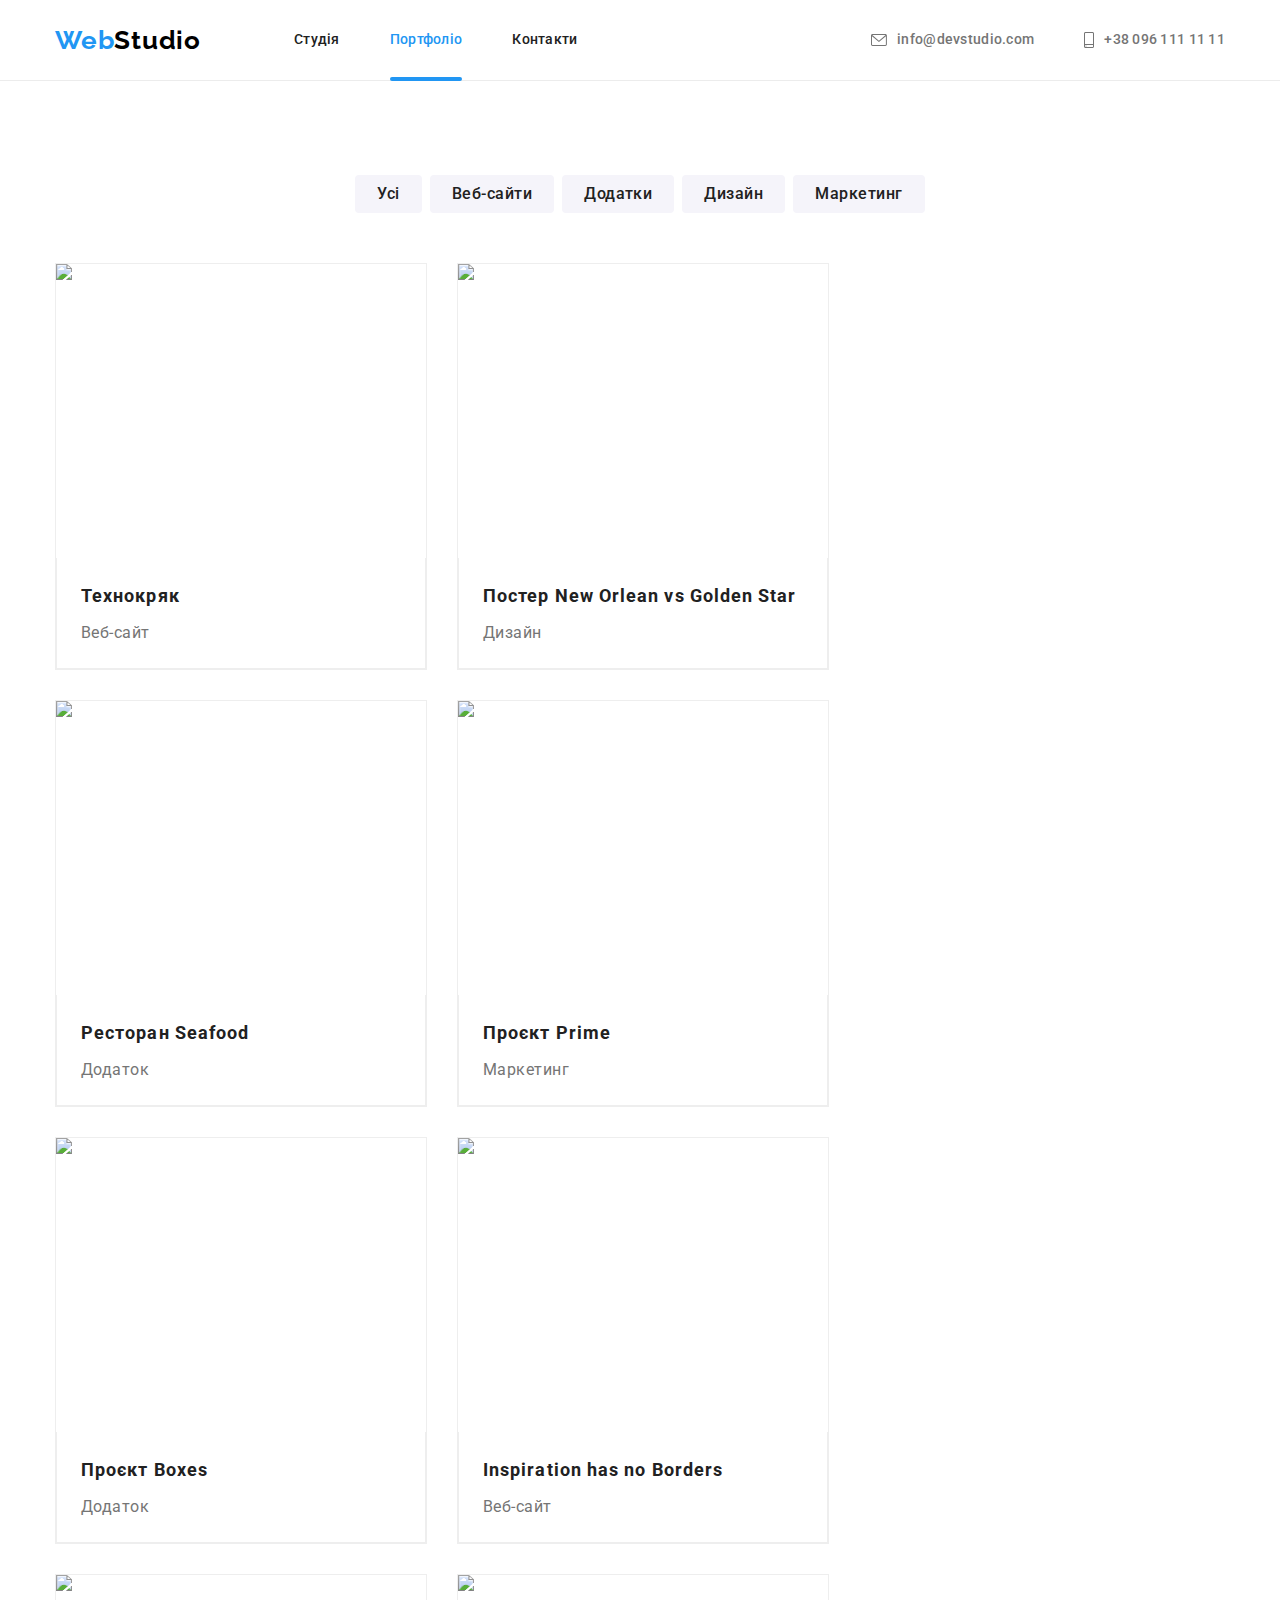
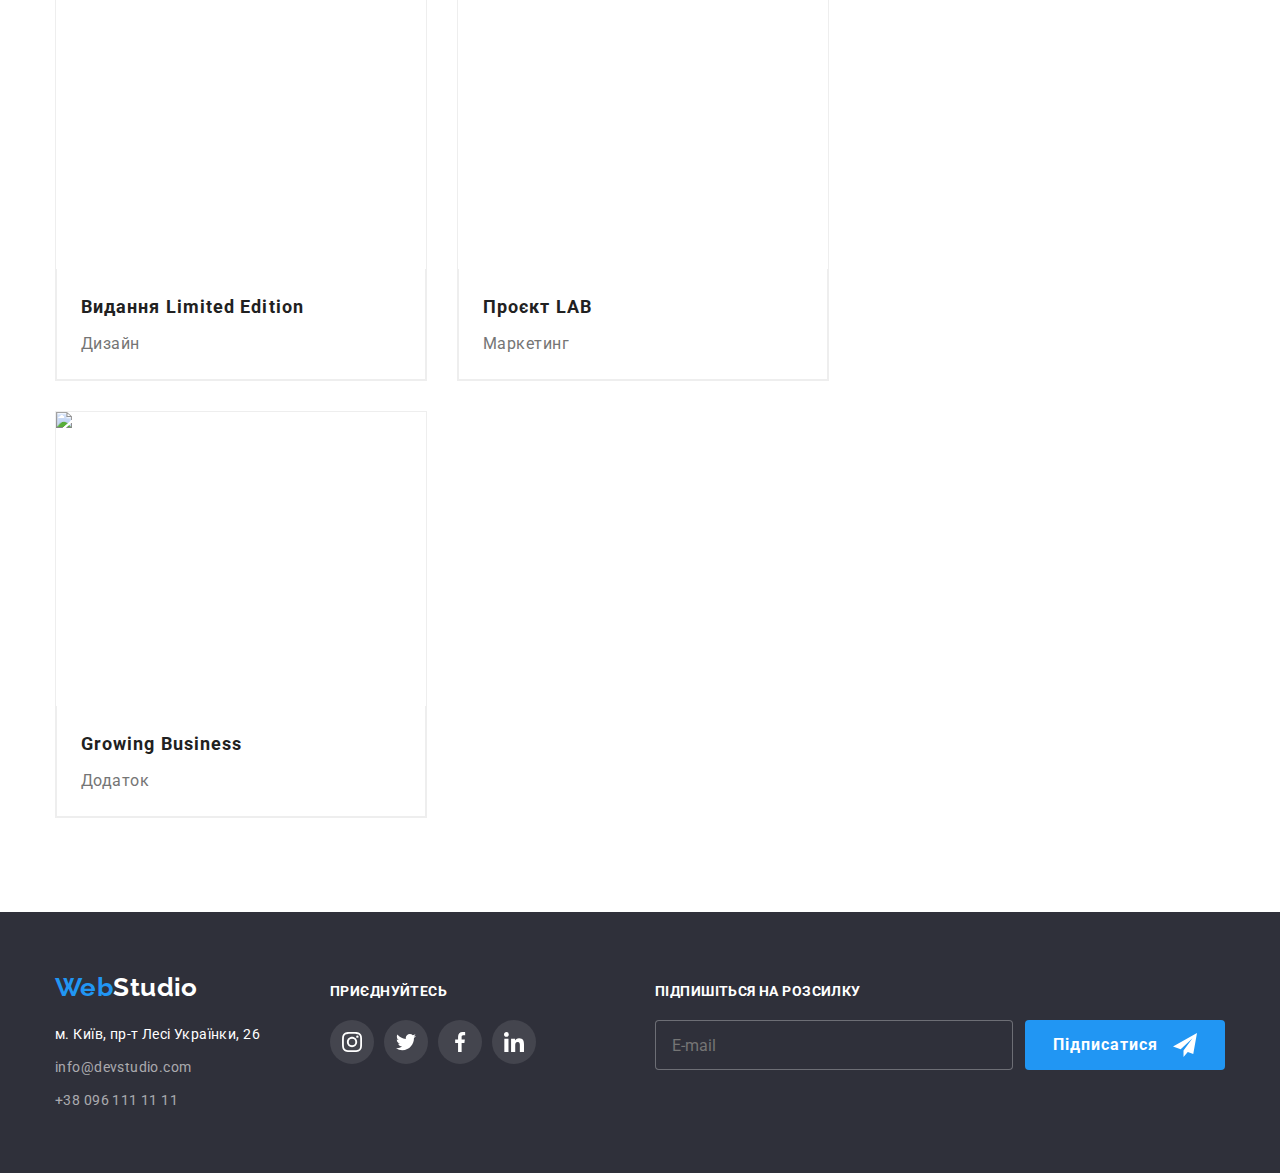
==== portfolio.html @ e1551309 "add files and jpg" ====
<!DOCTYPE html>
<html lang="uk">
<head>
    <meta charset="UTF-8">
    <meta http-equiv="X-UA-Compatible" content="IE=edge">
    <meta name="viewport" content="width=device-width, initial-scale=1.0">
    <link rel="preconnect" href="https://fonts.googleapis.com">
    <link rel="preconnect" href="https://fonts.gstatic.com" crossorigin>
    <link
        href="https://fonts.googleapis.com/css2?family=Montserrat:wght@400;700&family=Open+Sans:wght@400;600;700&family=Raleway:wght@700&family=Roboto:wght@400;500;700;900&display=swap"
        rel="stylesheet">
    <link rel="stylesheet" href="https://cdn.jsdelivr.net/npm/modern-normalize@1.1.0/modern-normalize.min.css">
      
    <link rel="stylesheet" href="./css/main.min.css">
    <title>Портфоліо</title>
</head>

<body>
    <!--хедер-->
    <header class="header">
        <div class="container header-container">
            <nav class="navigation">
                <a href="./index.html" class="logo-header">Web<span class="studio-black">Studio</span></a>            
                <ul class="site-nav">
                    <li class="item"><a class="link" href="./index.html">Студія</a></li>
                    <li class="item"><a class="link current" href="./portfolio.html">Портфоліо</a></li>
                    <li class="item"><a class="link" href="#">Контакти</a></li>
                </ul>            
            </nav>  
            <ul class="header-contact">
                <li class="item"><a class="link" href="mailto:info@devstudio.com">
                    <svg class="icon-envelope" width="16px" height="12px">
                        <use href="./images/icons.svg#icon-envelope"></use>
                    </svg>
                    info@devstudio.com</a></li>
                <li class="item"><a class="link" href="tel:+380961111111">
                    <svg class="icon-smartphone" width="10px" height="16px">
                        <use href="./images/icons.svg#icon-smartphone"></use>
                    </svg>+38 096 111 11 11</a></li>
            </ul>  
        </div>
    </header>

    <main>
        <!--портфоліо-->
        <section class="section portfolio">
            <div class="container">
                <h1 class="visually-hidden">Наші роботи</h1>
                <ul class="button-list">
                    <li class="button-list-item"><button class="button" type="button">Усі</button></li>
                    <li class="button-list-item"><button class="button" type="button">Веб-сайти</button></li>
                    <li class="button-list-item"><button class="button" type="button">Додатки</button></li>
                    <li class="button-list-item"><button class="button" type="button">Дизайн</button></li>
                    <li class="button-list-item"><button class="button" type="button">Маркетинг</button></li>
                </ul>
                <ul class="portfolio-list">               
                    <li class="portfolio-list-cards">
                        <a class="portfolio-link link" href="#">
                            <div class="overlay-wrapper">
                            <img src="./images/pf1.jpg" alt="технокряк" width="370" height="294">
                            <p class="overlay-text">
                                Ресурс пропонує комплексні пропозиції з різним рівнем функціоналу та сервісів.
                                Все це дозволить відвідувачу отримати вичерпні відомості про компанію чи приватну особу.
                            </p>
                            </div>
                            <div class="portfolio-container">
                                <h2 class="portfolio-title">Технокряк</h2>
                                <p class="portfolio-type">Веб-сайт</p>
                            </div>
                        </a> 
                    </li>
                    <li class="portfolio-list-cards">
                        <a class="portfolio-link link" href="#">
                            <div class="overlay-wrapper">
                            <img src="./images/pf2.jpg" alt="постер new orlean vs golden star" width="370" height="294">
                            <p class="overlay-text">
                                Ресурс пропонує комплексні пропозиції з різним рівнем функціоналу та сервісів.
                                Все це дозволить відвідувачу отримати вичерпні відомості про компанію чи приватну особу.
                            </p>
                            </div>                            
                            <div class="portfolio-container">
                                <h2 class="portfolio-title">Постер New Orlean vs Golden Star</h2>
                                <p class="portfolio-type">Дизайн</p>
                            </div>
                        </a>
                    </li>
                    <li class="portfolio-list-cards">
                        <a class="portfolio-link link" href="#">
                            <div class="overlay-wrapper">
                            <img src="./images/pf3.jpg" alt="ресторан seafood" width="370" height="294">
                            <p class="overlay-text">
                                Ресурс пропонує комплексні пропозиції з різним рівнем функціоналу та сервісів.
                                Все це дозволить відвідувачу отримати вичерпні відомості про компанію чи приватну особу.
                            </p>
                            </div>                            
                            <div class="portfolio-container">
                                <h2 class="portfolio-title">Ресторан Seafood</h2>
                                <p class="portfolio-type">Додаток</p>
                            </div>
                        </a>
                    </li>
                    <li class="portfolio-list-cards">
                        <a class="portfolio-link link" href="#">
                            <div class="overlay-wrapper">
                            <img src="./images/pf4.jpg" alt="проєкт prime" width="370" height="294">
                            <p class="overlay-text">
                                Ресурс пропонує комплексні пропозиції з різним рівнем функціоналу та сервісів.
                                Все це дозволить відвідувачу отримати вичерпні відомості про компанію чи приватну особу.
                            </p>
                            </div>                            
                            <div class="portfolio-container">
                                <h2 class="portfolio-title">Проєкт Prime</h2>
                                <p class="portfolio-type">Маркетинг</p>
                            </div>
                        </a>        
                    </li>
                    <li class="portfolio-list-cards">
                        <a class="portfolio-link link" href="#">
                            <div class="overlay-wrapper">
                            <img src="./images/pf5.jpg" alt="проєкт boxes" width="370" height="294">
                            <p class="overlay-text">
                                Ресурс пропонує комплексні пропозиції з різним рівнем функціоналу та сервісів.
                                Все це дозволить відвідувачу отримати вичерпні відомості про компанію чи приватну особу.
                            </p>
                            </div>                            
                            <div class="portfolio-container">
                                <h2 class="portfolio-title">Проєкт Boxes</h2>
                                <p class="portfolio-type">Додаток</p>
                            </div>
                        </a>
                    </li>
                    <li class="portfolio-list-cards">
                        <a class="portfolio-link link" href="#">
                            <div class="overlay-wrapper">
                            <img src="./images/pf6.jpg" alt="inspiration has no borders" width="370" height="294">
                            <p class="overlay-text">
                                Ресурс пропонує комплексні пропозиції з різним рівнем функціоналу та сервісів.
                                Все це дозволить відвідувачу отримати вичерпні відомості про компанію чи приватну особу.
                            </p>
                            </div>                            
                            <div class="portfolio-container">
                                <h2 class="portfolio-title">Inspiration has no Borders</h2>
                                <p class="portfolio-type">Веб-сайт</p>
                            </div>
                        </a>
                    </li>
                    <li class="portfolio-list-cards">
                        <a class="portfolio-link link" href="#">
                            <div class="overlay-wrapper">                           
                            <img src="./images/pf7.jpg" alt="видання limited edition" width="370" height="294">
                            <p class="overlay-text">
                                Ресурс пропонує комплексні пропозиції з різним рівнем функціоналу та сервісів.
                                Все це дозволить відвідувачу отримати вичерпні відомості про компанію чи приватну особу.
                            </p>
                            </div>                            
                            <div class="portfolio-container">
                                <h2 class="portfolio-title">Видання Limited Edition</h2>
                                <p class="portfolio-type">Дизайн</p>
                            </div>
                        </a>                 
                    </li>
                    <li class="portfolio-list-cards">
                        <a class="portfolio-link link" href="#">
                            <div class="overlay-wrapper">
                            <img src="./images/pf8.jpg" alt="проєкт lab" width="370" height="294">
                            <p class="overlay-text">
                                Ресурс пропонує комплексні пропозиції з різним рівнем функціоналу та сервісів.
                                Все це дозволить відвідувачу отримати вичерпні відомості про компанію чи приватну особу.
                            </p>
                            </div>                            
                            <div class="portfolio-container">
                                <h2 class="portfolio-title">Проєкт LAB</h2>
                                <p class="portfolio-type">Маркетинг</p>
                            </div>
                        </a>            
                    </li>
                    <li class="portfolio-list-cards">
                        <a class="portfolio-link link" href="#">
                            <div class="overlay-wrapper">
                            <img src="./images/pf9.jpg" alt="growing business" width="370" height="294">
                            <p class="overlay-text">
                                Ресурс пропонує комплексні пропозиції з різним рівнем функціоналу та сервісів.
                                Все це дозволить відвідувачу отримати вичерпні відомості про компанію чи приватну особу.
                            </p>
                            </div>                            
                            <div class="portfolio-container">
                                <h2 class="portfolio-title">Growing Business</h2>
                                <p class="portfolio-type">Додаток</p>
                            </div>
                        </a>
                    </li>
                </ul>
            </div>
        </section>    
    </main>
    <!--футер-->
    <footer class="footer">
        <div class="container footer-container">
            <div class="address">
                <a href="./index.html" class="logo-footer">Web<span class="studio-white">Studio</span></a>
                <address>
                    <ul class="footer-list list">
                        <li class="contacts"><a class="map link" href="https://goo.gl/maps/buH3xEs2t7yoEVax5" target="_blank" 
                            rel="noopener noreferrer nofollow">м. Київ, пр-т Лесі Українки, 26</a></li>
                        <li class="contacts"><a class="link" href="mailto:info@devstudio.com">info@devstudio.com</a></li>
                        <li class="contacts"><a class="link" href="tel:+38096111111">+38 096 111 11 11</a></li>
                    </ul>
                </address>
            </div>
            <div class="social">
                <p class="feature-title footer-title">Приєднуйтесь</p>
                <ul class="social-list list">
                    <li class="social-list__item">
                        <a class="social-list__link social-icon-footer" href="#" >
                            <svg class="icon-footer" width="20px" height="20px">
                                <use href="./images/icons.svg#icon-instagram"></use>
                            </svg>
                        </a>
                    </li>
                    <li class="social-list__item">
                        <a class="social-list__link social-icon-footer" href="#" >
                            <svg class="icon-footer" width="20px" height="20px">
                                <use href="./images/icons.svg#icon-twitter"></use>
                            </svg>
                        </a>
                    </li>
                    <li class="social-list__item">
                        <a class="social-list__link social-icon-footer" href="#" >
                            <svg class="icon-footer" width="20px" height="20px">
                                <use href="./images/icons.svg#icon-facebook"></use>
                            </svg>
                        </a>
                    </li>
                    <li class="social-list__item">
                        <a class="social-list__link social-icon-footer" href="#" >
                            <svg class="icon-footer" width="20px" height="20px">
                                <use href="./images/icons.svg#icon-linkedin"></use>
                            </svg>
                        </a>
                    </li>
                </ul>
            </div>
            <div class="footer-contact-form">
                <p class="footer-title">Підпишіться на розсилку</p> 
                <form class="footer-form">
                    <label>
                        <input type="email" name="email" class="footer-form-input" placeholder="E-mail" required>
                    </label>                   
                        <button type="submit" class="footer-form-button">Підписатися
                            <svg class="footer-form-icon" width="24" height="24">
                            <use href="./images/icons.svg#icon-send"></use>
                        </svg>
                    </button>                    
                </form>  
            </div>
        </div>
    </footer>
    </body>
</html>
---- css/main.min.css ----
:root{--primary-text-color:#757575;--secondary-text-color:#212121;--white-color:#FFFFFF;--white-color-footer-link:rgba(255, 255, 255, 0.6);--black-color:#000000;--accent-color:#2196F3;--hero-footer-background-color:#2F303A;--secondary-background-color:#F5F4FA;--border-header-color:#ECECEC;--accent-color-focus:#188CE8;--cards-border-color:#EEEEEE;--hero-gradient: #c4c4c4;--icons-color-main: #afb1b8;--primary-font-family: Roboto, sans-serif;--secondary-font-family: Raleway, sans-serif}body{color:var(--primary-text-color);background-color:var(--white-color);font-family:var(--primary-font-family);font-size:14px;letter-spacing:.03em}h1,h2,h3,h4,h5,h6,p{margin-top:0;margin-bottom:0}ul{margin-top:0;margin-bottom:0;padding-left:0}img{display:block;max-width:100%;height:auto}address{font-style:normal}button{display:block;margin:0 auto;cursor:pointer;border:none;border-radius:4px}.list{list-style:none;padding-left:0;margin:0}.link{text-decoration:none}.container{width:1200px;margin:0 auto;padding:0 15px}.section{padding-top:94px;padding-bottom:94px}.visually-hidden{position:absolute;white-space:nowrap;width:1px;height:1px;overflow:hidden;border:0;padding:0;clip:rect(0 0 0 0);clip-path:inset(50%);margin:-1px}.section-title{color:var(--secondary-text-color);font-weight:700;font-size:36px;line-height:1.17;text-align:center;letter-spacing:.03em;margin-bottom:50px}.header{border-bottom:1px solid var(--border-header-color)}.header-container{display:flex;align-items:center;justify-content:space-between}.navigation{display:flex;align-items:center}.logo-header{color:var(--accent-color);font-family:var(--secondary-font-family);font-weight:700;font-size:26px;line-height:1.19;letter-spacing:.03em;text-decoration:none;padding-top:24px;padding-bottom:24px}.studio-black{color:var(--black-color)}.site-nav{color:var(--secondary-text-color);list-style:none;display:flex;margin-left:93px}.site-nav .item:not(:last-child){margin-right:50px}.site-nav .link{display:block;padding-top:32px;padding-bottom:32px;color:var(--secondary-text-color);font-weight:500;line-height:1.14;letter-spacing:.02em;text-decoration:none;transition:color 250ms cubic-bezier(0.4, 0, 0.2, 1)}.site-nav .current{color:var(--accent-color)}.site-nav .item{position:relative}.current::after{position:absolute;bottom:-1px;left:0;content:"";display:block;width:100%;height:4px;background-color:var(--accent-color);border-radius:2px}.site-nav .link:hover,.site-nav .link:focus{color:var(--accent-color)}.header-contact{display:flex;list-style:none;margin-left:auto}.header-contact .item:not(:last-child){margin-right:50px}.header-contact .link{display:block;padding-top:32px;padding-bottom:32px;color:var(--primary-text-color);font-weight:500;line-height:1.14;letter-spacing:.02em;text-decoration:none;transition:color 250ms cubic-bezier(0.4, 0, 0.2, 1)}.header-contact .link:hover,.header-contact .link:focus{color:var(--accent-color)}.item .link{display:flex;align-items:center}.icon-envelope{margin-right:10px;fill:currentColor}.icon-smartphone{margin-right:10px;fill:currentColor}.hero{background-color:var(--hero-gradient);height:600px;max-width:1600px;margin-left:auto;margin-right:auto;background-image:linear-gradient(to right, rgba(47, 48, 58, 0.4), rgba(47, 48, 58, 0.4)),url(../images/baner-hero.jpg);background-repeat:no-repeat;background-size:cover;background-position:center;padding:200px 0}.hero-title{font-style:normal;color:var(--white-color);font-weight:900;font-size:44px;line-height:1.36;text-align:center;letter-spacing:.06em;text-transform:uppercase;width:696px;margin-bottom:30px;margin-right:auto;margin-left:auto}.hero-button{background-color:var(--accent-color);color:var(--white-color);border-color:rgba(0,0,0,0);cursor:pointer;font-family:inherit;font-weight:700;font-size:16px;line-height:1.88;display:flex;align-items:center;text-align:center;letter-spacing:.06em;padding:10px 32px;border-radius:4px;border:none}.hero-button:hover,.hero-button:focus{background-color:var(--accent-color-focus);box-shadow:0px 4px 4px rgba(0,0,0,.15)}.feature{display:flex;gap:30px}.feature__icon{display:flex;justify-content:center;align-items:center;margin-bottom:30px;height:120px;background-color:var(--secondary-background-color)}.feature__item{flex-basis:calc((100% - 90px)/4)}.feature__title{color:var(--secondary-text-color);font-size:14px;font-weight:700;line-height:1.14;text-transform:uppercase;margin-bottom:10px}.feature__text{color:var(--primary-text-color);font-weight:400;font-size:14px;line-height:1.71;letter-spacing:.03em}.work{padding-top:0}.work__list{display:flex;justify-content:space-between}.work__item{position:relative}.work__text{position:absolute;bottom:0;width:100%;height:70px;font-weight:700;line-height:1.14;text-transform:uppercase;color:var(--white-color);background-color:rgba(47,48,58,.8);display:flex;justify-content:center;align-items:center}.team{background-color:var(--secondary-background-color)}.team__list{display:flex;justify-content:space-between;gap:30px}.team__cards{background-color:var(--white-color);box-shadow:0px 1px 3px rgba(0,0,0,.12),0px 1px 1px rgba(0,0,0,.14),0px 2px 1px rgba(0,0,0,.2);border-radius:0px 0px 4px 4px;flex-basis:calc((100% - 90px)/4)}.team__content{padding-top:30px;padding-bottom:30px}.team__name{color:var(--secondary-text-color);font-weight:500;font-size:16px;line-height:1.19;text-align:center;letter-spacing:.03em;margin-bottom:10px}.team__position{color:var(--primary-text-color);font-style:normal;font-weight:400;font-size:16px;line-height:1.19;letter-spacing:.03em;text-align:center;margin-bottom:16px}.social-list{display:flex;justify-content:center;gap:10px}.social-list__item{width:44px;height:44px}.social-list__link{display:flex;justify-content:center;align-items:center;width:100%;height:100%;border-radius:50%;color:var(--icons-color-main);background-color:var(--white-color);transition:color 250ms cubic-bezier(0.4, 0, 0.2, 1),background-color 250ms cubic-bezier(0.4, 0, 0.2, 1)}.social-list__link:hover,.social-list__link:focus{background-color:var(--accent-color);color:var(--white-color)}.social-list__icon{width:20px;height:20px;fill:currentColor}.company__list{display:flex;justify-content:center;align-items:center;margin:0;padding:0}.company__item{width:170px;height:92px}.company__item:not(:last-child){margin-right:30px}.company__link{display:flex;justify-content:center;align-items:center;width:100%;height:100%;color:var(--icons-color-main);border:1px solid var(--icons-color-main);border-radius:4px;transition:color 250ms cubic-bezier(0.4, 0, 0.2, 1),border-color 250ms cubic-bezier(0.4, 0, 0.2, 1)}.company__link:hover,.company__link:focus{color:var(--accent-color);border-color:var(--accent-color)}.company__logo{fill:currentColor}.visually-hidden{position:absolute;white-space:nowrap;width:1px;height:1px;overflow:hidden;border:0;padding:0;clip:rect(0 0 0 0);clip-path:inset(50%);margin:-1px}.button-list{display:flex;justify-content:center;gap:8px;margin-bottom:50px;list-style:none}.button{color:var(--secondary-text-color);background-color:var(--secondary-background-color);border-color:rgba(0,0,0,0);cursor:pointer;font-family:inherit;font-weight:500;font-size:16px;line-height:1.62;text-align:center;letter-spacing:.03em;display:inline-block;padding:6px 22px;border-radius:4px;transition:color 250ms cubic-bezier(0.4, 0, 0.2, 1),background-color 250ms cubic-bezier(0.4, 0, 0.2, 1),box-shadow 250ms cubic-bezier(0.4, 0, 0.2, 1)}.button:hover,.button:focus{color:var(--white-color);background-color:var(--accent-color);box-shadow:0px 3px 1px rgba(0,0,0,.1),0px 1px 2px rgba(0,0,0,.08),0px 2px 2px rgba(0,0,0,.12)}.portfolio-list{display:flex;flex-wrap:wrap;gap:30px}.portfolio-list-cards{background-color:var(--white-color);border:1px solid var(--cards-border-color);list-style:none;flex-basis:calc((100% - 60px)/3)}.portfolio-container{padding:20px 24px;border:1px solid var(--cards-border-color);border-top:none}.portfolio-title{color:var(--secondary-text-color);font-weight:700;font-size:18px;line-height:2;letter-spacing:.06em;margin-bottom:4px}.portfolio-type{color:var(--primary-text-color);font-weight:400;font-size:16px;line-height:1.88;letter-spacing:.03em}.portfolio-link{display:block;transition:box-shadow 250ms cubic-bezier(0.4, 0, 0.2, 1)}.portfolio-link:hover,.portfolio-link:focus{box-shadow:0px 4px 4px rgba(0,0,0,.25),0px 4px 4px rgba(0,0,0,.06),1px 4px 6px rgba(0,0,0,.16)}.overlay-wrapper{position:relative;overflow:hidden}.overlay-text{padding:63px 24px;font-weight:400;font-size:18px;line-height:1.56;letter-spacing:.03em;color:var(--secondary-background-color);background-color:rgba(33,150,243,.9);position:absolute;top:0;left:0;width:100%;height:100%;overflow:auto;transform:translateY(100%);transition:transform 250ms cubic-bezier(0.4, 0, 0.2, 1)}.portfolio-link:hover .overlay-text,.portfolio-link:focus .overlay-text{transform:translateY(0%)}.footer{background-color:var(--hero-footer-background-color);padding-top:60px;padding-bottom:60px}.logo-footer{color:var(--accent-color);display:inline-block;margin-bottom:20px;font-family:var(--secondary-font-family);font-weight:700;font-size:26px;line-height:1.19;text-decoration:none}.studio-white{color:var(--white-color)}.footer-list{font-style:normal;list-style:none}.contacts:not(:last-child){margin-bottom:9px}.link{color:var(--white-color-footer-link);line-height:1.71;text-decoration:none;transition:color 250ms cubic-bezier(0.4, 0, 0.2, 1)}.map{color:var(--white-color);line-height:1.71;text-decoration:none;transition:color 250ms cubic-bezier(0.4, 0, 0.2, 1)}.map:hover,.map:focus{color:var(--accent-color)}.link:hover,.link:focus{color:var(--accent-color)}.address{margin-right:70px}.footer-container{display:flex;align-items:baseline}.footer-title{font-weight:700;font-size:14px;line-height:1.14;text-align:left;text-transform:uppercase;margin-bottom:20px;color:var(--white-color)}.social-icon-footer{fill:var(--white-color);background-color:rgba(255,255,255,.1);transition:fill 250ms cubic-bezier(0.4, 0, 0.2, 1),background-color 250ms cubic-bezier(0.4, 0, 0.2, 1)}.social-icon-footer:hover,.social-icon-footer:focus{background-color:var(--accent-color)}.footer-social{margin-left:70px}.footer-contact-form{margin-left:auto}.footer-form{display:flex;gap:12px}.footer-form-button{position:relative;display:block;width:200px;height:50px;background-color:var(--accent-color);color:var(--white-color);padding-left:28px;font-weight:700;font-size:16px;letter-spacing:.06em;text-align:left;transition:background-color 250ms cubic-bezier(0.4, 0, 0.2, 1)}.footer-form-button:hover,.footer-form-button:focus{background-color:var(--accent-color-focus)}.footer-form-input{width:358px;height:50px;padding-left:16px;border:1px solid rgba(255,255,255,.3);border-radius:4px;background-color:var(--hero-footer-background-color);color:rgba(255,255,255,.6);font-weight:400;font-size:16px}.footer-form-icon{position:absolute;top:13px;left:148px;fill:var(--white-color)}.backdrop{position:fixed;top:0;left:0;bottom:0;right:0;background-color:rgba(0,0,0,.2);opacity:1;transition:opacity 250ms cubic-bezier(0.4, 0, 0.2, 1)}.backdrop.is-hidden{opacity:0;pointer-events:none;visibility:hidden}.backdrop.is-hidden .modal{transform:translate(-50%, -50%) scale(1.1);visibility:visible}.modal{position:absolute;top:50%;left:50%;min-width:528px;min-height:581px;padding:40px;background-color:var(--white-color);box-shadow:0px 1px 3px rgba(0,0,0,.12),0px 1px 1px rgba(0,0,0,.14),0px 2px 1px rgba(0,0,0,.2);border-radius:4px;transform:translate(-50%, -50%) scale(1);transition:transform 250ms cubic-bezier(0.4, 0, 0.2, 1)}.modal__close-btn{position:absolute;top:8px;right:8px;display:flex;justify-content:center;align-items:center;width:30px;height:30px;color:var(--black-color);background-color:rgba(0,0,0,0);border-radius:50%;border:1px solid rgba(0,0,0,.1);transition:border-color 250ms cubic-bezier(0.4, 0, 0.2, 1)}.modal__close-btn:hover,.modal__close-btn:focus{border-color:var(--accent-color)}.modal__close-icon{fill:currentColor}.modal-form{display:flex;flex-direction:column}.modal-form-field{margin-bottom:10px}.modal-form-title{font-size:20px;line-height:1.15;font-weight:700;margin-bottom:12px;text-align:center;color:var(--secondary-text-color)}.modal-form-input-icon{position:relative;display:block}.modal-form-input{width:100%;height:40px;border-radius:4px;border:1px solid rgba(33,33,33,.2);padding-left:42px;transition:border-color 250ms cubic-bezier(0.4, 0, 0.2, 1)}.modal-form-input:focus+.modal-form-icon{fill:var(--accent-color)}.modal-form-input:focus{border-color:var(--accent-color);outline:none}.modal-form-desc-title{display:block;font-size:12px;line-height:1.16;letter-spacing:.01em;color:var(--primary-text-color);margin-bottom:4px}.modal-form-icon{position:absolute;top:50%;left:12px;transform:translateY(-50%);transition:fill 250ms cubic-bezier(0.4, 0, 0.2, 1)}.modal-form-comment{width:100%;height:120px;resize:none;border-radius:4px;border:1px solid rgba(33,33,33,.2);padding:12px 16px;transition:border-color 250ms cubic-bezier(0.4, 0, 0.2, 1)}.modal-form-comment:focus{outline:none;border-color:var(--accent-color)}.modal-form-comment::placeholder{font-size:12px;line-height:1.16;letter-spacing:.01em;color:rgba(117,117,117,.5)}.modal-form-field-comment{margin-bottom:20px}.modal-form-checkbox{border:2px solid var(--secondary-text-color);border-radius:2px;cursor:pointer;margin-right:7px}.modal-form-checkbox-icon{display:none}.modal-form-check:checked+.modal-form-checkbox{background-color:var(--accent-color);border:2px solid var(--accent-color)}.modal-form-check:checked+.modal-form-checkbox .modal-form-checkbox-icon{display:block}.modal-form-checkbox-field{display:flex;align-items:center;justify-content:center;margin-bottom:30px;font-weight:400;line-height:1.71;color:var(--primary-text-color)}.checkbox-accent{color:var(--accent-color)}.modal-form-submit{padding:10px 52px;border-radius:4px;font-family:inherit;font-weight:700;font-size:16px;line-height:1.9;letter-spacing:.06em;color:var(--white-color);background-color:var(--accent-color);transition:background-color 250ms cubic-bezier(0.4, 0, 0.2, 1)}.modal-form-submit:hover,.modal-form-submit:focus{background-color:var(--accent-color-focus)}/*# sourceMappingURL=main.min.css.map */
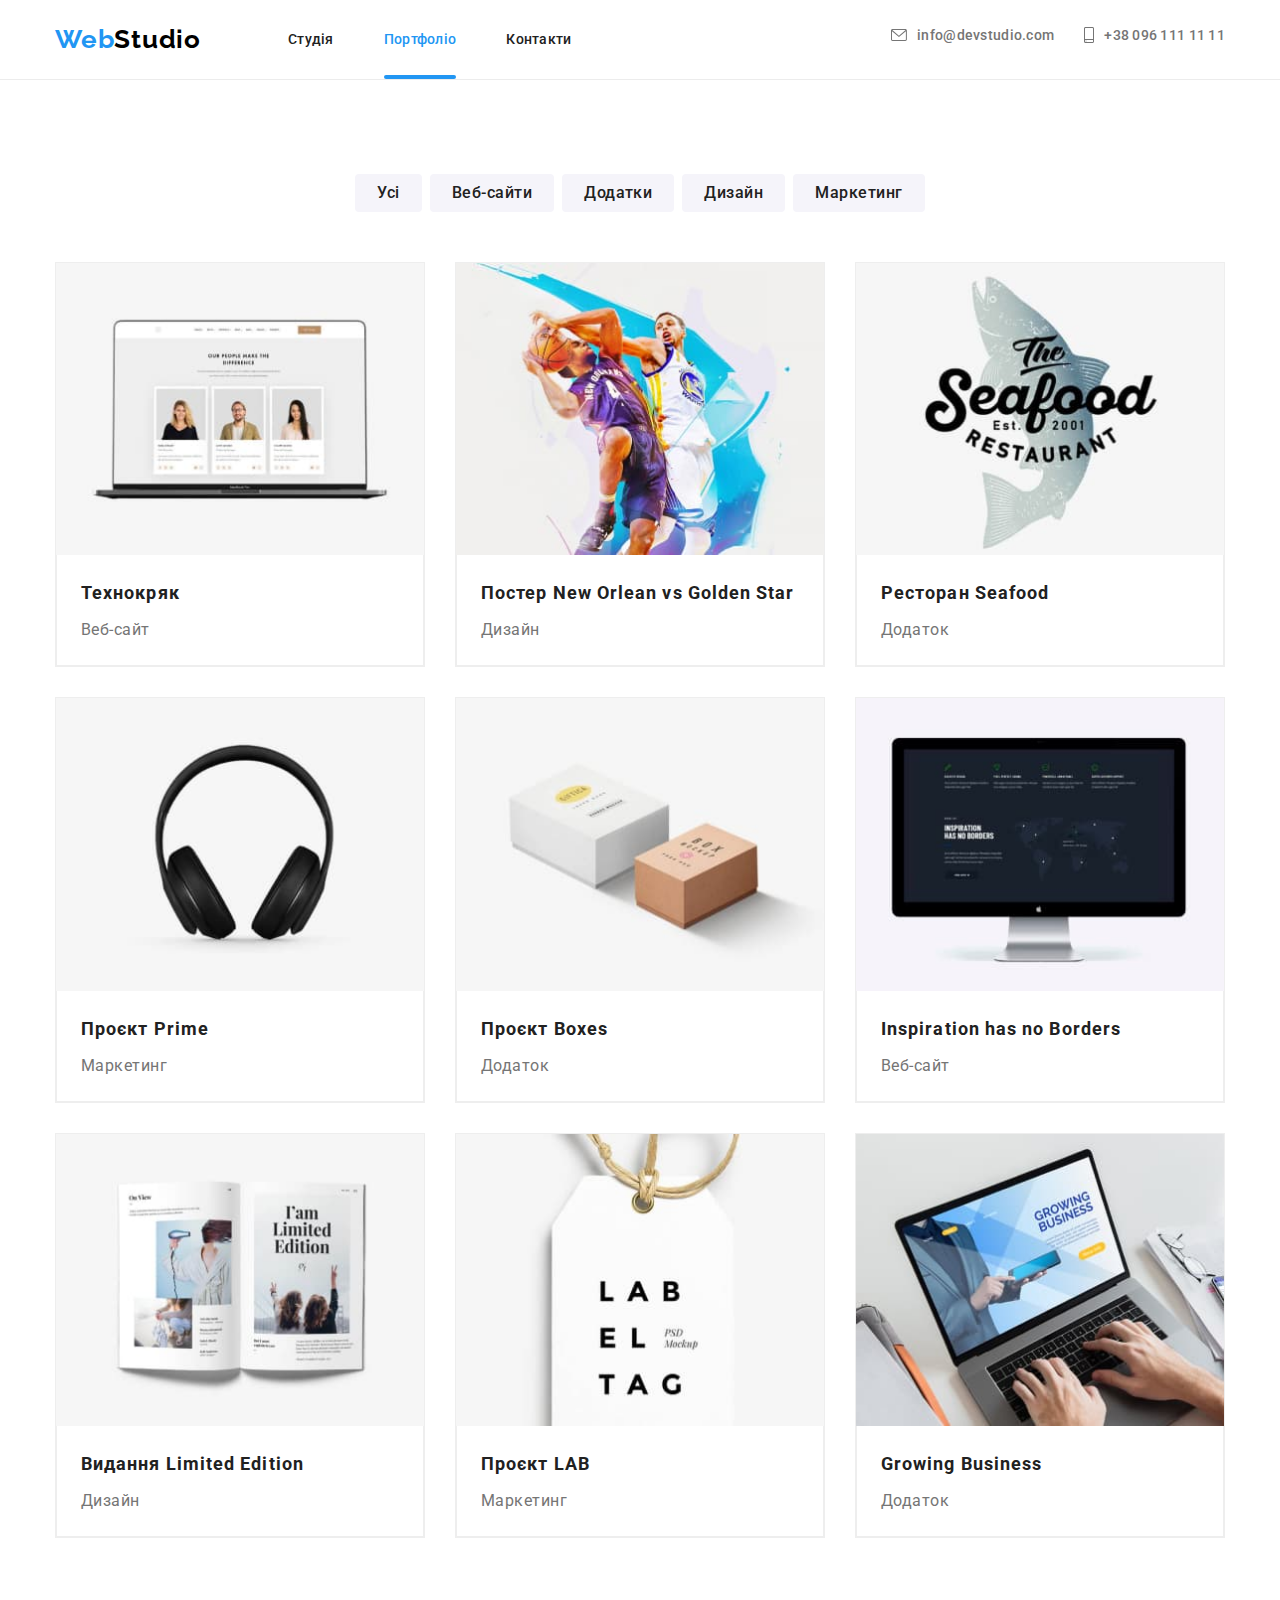
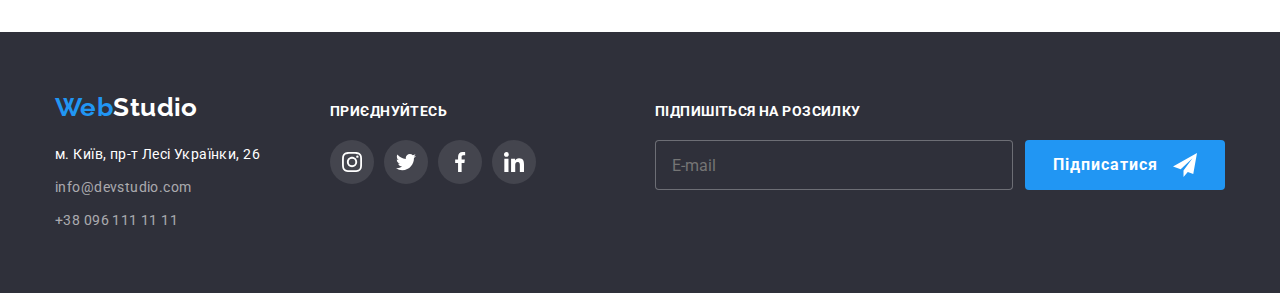
==== commit 9307cc53: "+portfolio" ====
--- a/portfolio.html
+++ b/portfolio.html
@@ -18,22 +18,22 @@
 <body>
     <!--хедер-->
     <header class="header">
-        <div class="container header-container">
+        <div class="container header__container">
             <nav class="navigation">
                 <a href="./index.html" class="logo-header">Web<span class="studio-black">Studio</span></a>            
                 <ul class="site-nav">
-                    <li class="item"><a class="link" href="./index.html">Студія</a></li>
-                    <li class="item"><a class="link current" href="./portfolio.html">Портфоліо</a></li>
-                    <li class="item"><a class="link" href="#">Контакти</a></li>
+                    <li class="item"><a class="header-link site-nav__link" href="./index.html">Студія</a></li>
+                    <li class="item"><a class="header-link current site-nav__link" href="./portfolio.html">Портфоліо</a></li>
+                    <li class="item"><a class="header-link site-nav__link" href="#">Контакти</a></li>
                 </ul>            
             </nav>  
-            <ul class="header-contact">
-                <li class="item"><a class="link" href="mailto:info@devstudio.com">
+            <ul class="header-contact list">
+                <li class="header-contact__item"><a class="header-link header-contact__link" href="mailto:info@devstudio.com">
                     <svg class="icon-envelope" width="16px" height="12px">
                         <use href="./images/icons.svg#icon-envelope"></use>
                     </svg>
                     info@devstudio.com</a></li>
-                <li class="item"><a class="link" href="tel:+380961111111">
+                <li class="header-contact__item"><a class="header-link header-contact__link" href="tel:+380961111111">
                     <svg class="icon-smartphone" width="10px" height="16px">
                         <use href="./images/icons.svg#icon-smartphone"></use>
                     </svg>+38 096 111 11 11</a></li>
--- a/css/main.min.css
+++ b/css/main.min.css
@@ -1 +1 @@
-:root{--primary-text-color:#757575;--secondary-text-color:#212121;--white-color:#FFFFFF;--white-color-footer-link:rgba(255, 255, 255, 0.6);--black-color:#000000;--accent-color:#2196F3;--hero-footer-background-color:#2F303A;--secondary-background-color:#F5F4FA;--border-header-color:#ECECEC;--accent-color-focus:#188CE8;--cards-border-color:#EEEEEE;--hero-gradient: #c4c4c4;--icons-color-main: #afb1b8;--primary-font-family: Roboto, sans-serif;--secondary-font-family: Raleway, sans-serif}body{color:var(--primary-text-color);background-color:var(--white-color);font-family:var(--primary-font-family);font-size:14px;letter-spacing:.03em}h1,h2,h3,h4,h5,h6,p{margin-top:0;margin-bottom:0}ul{margin-top:0;margin-bottom:0;padding-left:0}img{display:block;max-width:100%;height:auto}address{font-style:normal}button{display:block;margin:0 auto;cursor:pointer;border:none;border-radius:4px}.list{list-style:none;padding-left:0;margin:0}.link{text-decoration:none}.container{width:1200px;margin:0 auto;padding:0 15px}.section{padding-top:94px;padding-bottom:94px}.visually-hidden{position:absolute;white-space:nowrap;width:1px;height:1px;overflow:hidden;border:0;padding:0;clip:rect(0 0 0 0);clip-path:inset(50%);margin:-1px}.section-title{color:var(--secondary-text-color);font-weight:700;font-size:36px;line-height:1.17;text-align:center;letter-spacing:.03em;margin-bottom:50px}.header{border-bottom:1px solid var(--border-header-color)}.header-container{display:flex;align-items:center;justify-content:space-between}.navigation{display:flex;align-items:center}.logo-header{color:var(--accent-color);font-family:var(--secondary-font-family);font-weight:700;font-size:26px;line-height:1.19;letter-spacing:.03em;text-decoration:none;padding-top:24px;padding-bottom:24px}.studio-black{color:var(--black-color)}.site-nav{color:var(--secondary-text-color);list-style:none;display:flex;margin-left:93px}.site-nav .item:not(:last-child){margin-right:50px}.site-nav .link{display:block;padding-top:32px;padding-bottom:32px;color:var(--secondary-text-color);font-weight:500;line-height:1.14;letter-spacing:.02em;text-decoration:none;transition:color 250ms cubic-bezier(0.4, 0, 0.2, 1)}.site-nav .current{color:var(--accent-color)}.site-nav .item{position:relative}.current::after{position:absolute;bottom:-1px;left:0;content:"";display:block;width:100%;height:4px;background-color:var(--accent-color);border-radius:2px}.site-nav .link:hover,.site-nav .link:focus{color:var(--accent-color)}.header-contact{display:flex;list-style:none;margin-left:auto}.header-contact .item:not(:last-child){margin-right:50px}.header-contact .link{display:block;padding-top:32px;padding-bottom:32px;color:var(--primary-text-color);font-weight:500;line-height:1.14;letter-spacing:.02em;text-decoration:none;transition:color 250ms cubic-bezier(0.4, 0, 0.2, 1)}.header-contact .link:hover,.header-contact .link:focus{color:var(--accent-color)}.item .link{display:flex;align-items:center}.icon-envelope{margin-right:10px;fill:currentColor}.icon-smartphone{margin-right:10px;fill:currentColor}.hero{background-color:var(--hero-gradient);height:600px;max-width:1600px;margin-left:auto;margin-right:auto;background-image:linear-gradient(to right, rgba(47, 48, 58, 0.4), rgba(47, 48, 58, 0.4)),url(../images/baner-hero.jpg);background-repeat:no-repeat;background-size:cover;background-position:center;padding:200px 0}.hero-title{font-style:normal;color:var(--white-color);font-weight:900;font-size:44px;line-height:1.36;text-align:center;letter-spacing:.06em;text-transform:uppercase;width:696px;margin-bottom:30px;margin-right:auto;margin-left:auto}.hero-button{background-color:var(--accent-color);color:var(--white-color);border-color:rgba(0,0,0,0);cursor:pointer;font-family:inherit;font-weight:700;font-size:16px;line-height:1.88;display:flex;align-items:center;text-align:center;letter-spacing:.06em;padding:10px 32px;border-radius:4px;border:none}.hero-button:hover,.hero-button:focus{background-color:var(--accent-color-focus);box-shadow:0px 4px 4px rgba(0,0,0,.15)}.feature{display:flex;gap:30px}.feature__icon{display:flex;justify-content:center;align-items:center;margin-bottom:30px;height:120px;background-color:var(--secondary-background-color)}.feature__item{flex-basis:calc((100% - 90px)/4)}.feature__title{color:var(--secondary-text-color);font-size:14px;font-weight:700;line-height:1.14;text-transform:uppercase;margin-bottom:10px}.feature__text{color:var(--primary-text-color);font-weight:400;font-size:14px;line-height:1.71;letter-spacing:.03em}.work{padding-top:0}.work__list{display:flex;justify-content:space-between}.work__item{position:relative}.work__text{position:absolute;bottom:0;width:100%;height:70px;font-weight:700;line-height:1.14;text-transform:uppercase;color:var(--white-color);background-color:rgba(47,48,58,.8);display:flex;justify-content:center;align-items:center}.team{background-color:var(--secondary-background-color)}.team__list{display:flex;justify-content:space-between;gap:30px}.team__cards{background-color:var(--white-color);box-shadow:0px 1px 3px rgba(0,0,0,.12),0px 1px 1px rgba(0,0,0,.14),0px 2px 1px rgba(0,0,0,.2);border-radius:0px 0px 4px 4px;flex-basis:calc((100% - 90px)/4)}.team__content{padding-top:30px;padding-bottom:30px}.team__name{color:var(--secondary-text-color);font-weight:500;font-size:16px;line-height:1.19;text-align:center;letter-spacing:.03em;margin-bottom:10px}.team__position{color:var(--primary-text-color);font-style:normal;font-weight:400;font-size:16px;line-height:1.19;letter-spacing:.03em;text-align:center;margin-bottom:16px}.social-list{display:flex;justify-content:center;gap:10px}.social-list__item{width:44px;height:44px}.social-list__link{display:flex;justify-content:center;align-items:center;width:100%;height:100%;border-radius:50%;color:var(--icons-color-main);background-color:var(--white-color);transition:color 250ms cubic-bezier(0.4, 0, 0.2, 1),background-color 250ms cubic-bezier(0.4, 0, 0.2, 1)}.social-list__link:hover,.social-list__link:focus{background-color:var(--accent-color);color:var(--white-color)}.social-list__icon{width:20px;height:20px;fill:currentColor}.company__list{display:flex;justify-content:center;align-items:center;margin:0;padding:0}.company__item{width:170px;height:92px}.company__item:not(:last-child){margin-right:30px}.company__link{display:flex;justify-content:center;align-items:center;width:100%;height:100%;color:var(--icons-color-main);border:1px solid var(--icons-color-main);border-radius:4px;transition:color 250ms cubic-bezier(0.4, 0, 0.2, 1),border-color 250ms cubic-bezier(0.4, 0, 0.2, 1)}.company__link:hover,.company__link:focus{color:var(--accent-color);border-color:var(--accent-color)}.company__logo{fill:currentColor}.visually-hidden{position:absolute;white-space:nowrap;width:1px;height:1px;overflow:hidden;border:0;padding:0;clip:rect(0 0 0 0);clip-path:inset(50%);margin:-1px}.button-list{display:flex;justify-content:center;gap:8px;margin-bottom:50px;list-style:none}.button{color:var(--secondary-text-color);background-color:var(--secondary-background-color);border-color:rgba(0,0,0,0);cursor:pointer;font-family:inherit;font-weight:500;font-size:16px;line-height:1.62;text-align:center;letter-spacing:.03em;display:inline-block;padding:6px 22px;border-radius:4px;transition:color 250ms cubic-bezier(0.4, 0, 0.2, 1),background-color 250ms cubic-bezier(0.4, 0, 0.2, 1),box-shadow 250ms cubic-bezier(0.4, 0, 0.2, 1)}.button:hover,.button:focus{color:var(--white-color);background-color:var(--accent-color);box-shadow:0px 3px 1px rgba(0,0,0,.1),0px 1px 2px rgba(0,0,0,.08),0px 2px 2px rgba(0,0,0,.12)}.portfolio-list{display:flex;flex-wrap:wrap;gap:30px}.portfolio-list-cards{background-color:var(--white-color);border:1px solid var(--cards-border-color);list-style:none;flex-basis:calc((100% - 60px)/3)}.portfolio-container{padding:20px 24px;border:1px solid var(--cards-border-color);border-top:none}.portfolio-title{color:var(--secondary-text-color);font-weight:700;font-size:18px;line-height:2;letter-spacing:.06em;margin-bottom:4px}.portfolio-type{color:var(--primary-text-color);font-weight:400;font-size:16px;line-height:1.88;letter-spacing:.03em}.portfolio-link{display:block;transition:box-shadow 250ms cubic-bezier(0.4, 0, 0.2, 1)}.portfolio-link:hover,.portfolio-link:focus{box-shadow:0px 4px 4px rgba(0,0,0,.25),0px 4px 4px rgba(0,0,0,.06),1px 4px 6px rgba(0,0,0,.16)}.overlay-wrapper{position:relative;overflow:hidden}.overlay-text{padding:63px 24px;font-weight:400;font-size:18px;line-height:1.56;letter-spacing:.03em;color:var(--secondary-background-color);background-color:rgba(33,150,243,.9);position:absolute;top:0;left:0;width:100%;height:100%;overflow:auto;transform:translateY(100%);transition:transform 250ms cubic-bezier(0.4, 0, 0.2, 1)}.portfolio-link:hover .overlay-text,.portfolio-link:focus .overlay-text{transform:translateY(0%)}.footer{background-color:var(--hero-footer-background-color);padding-top:60px;padding-bottom:60px}.logo-footer{color:var(--accent-color);display:inline-block;margin-bottom:20px;font-family:var(--secondary-font-family);font-weight:700;font-size:26px;line-height:1.19;text-decoration:none}.studio-white{color:var(--white-color)}.footer-list{font-style:normal;list-style:none}.contacts:not(:last-child){margin-bottom:9px}.link{color:var(--white-color-footer-link);line-height:1.71;text-decoration:none;transition:color 250ms cubic-bezier(0.4, 0, 0.2, 1)}.map{color:var(--white-color);line-height:1.71;text-decoration:none;transition:color 250ms cubic-bezier(0.4, 0, 0.2, 1)}.map:hover,.map:focus{color:var(--accent-color)}.link:hover,.link:focus{color:var(--accent-color)}.address{margin-right:70px}.footer-container{display:flex;align-items:baseline}.footer-title{font-weight:700;font-size:14px;line-height:1.14;text-align:left;text-transform:uppercase;margin-bottom:20px;color:var(--white-color)}.social-icon-footer{fill:var(--white-color);background-color:rgba(255,255,255,.1);transition:fill 250ms cubic-bezier(0.4, 0, 0.2, 1),background-color 250ms cubic-bezier(0.4, 0, 0.2, 1)}.social-icon-footer:hover,.social-icon-footer:focus{background-color:var(--accent-color)}.footer-social{margin-left:70px}.footer-contact-form{margin-left:auto}.footer-form{display:flex;gap:12px}.footer-form-button{position:relative;display:block;width:200px;height:50px;background-color:var(--accent-color);color:var(--white-color);padding-left:28px;font-weight:700;font-size:16px;letter-spacing:.06em;text-align:left;transition:background-color 250ms cubic-bezier(0.4, 0, 0.2, 1)}.footer-form-button:hover,.footer-form-button:focus{background-color:var(--accent-color-focus)}.footer-form-input{width:358px;height:50px;padding-left:16px;border:1px solid rgba(255,255,255,.3);border-radius:4px;background-color:var(--hero-footer-background-color);color:rgba(255,255,255,.6);font-weight:400;font-size:16px}.footer-form-icon{position:absolute;top:13px;left:148px;fill:var(--white-color)}.backdrop{position:fixed;top:0;left:0;bottom:0;right:0;background-color:rgba(0,0,0,.2);opacity:1;transition:opacity 250ms cubic-bezier(0.4, 0, 0.2, 1)}.backdrop.is-hidden{opacity:0;pointer-events:none;visibility:hidden}.backdrop.is-hidden .modal{transform:translate(-50%, -50%) scale(1.1);visibility:visible}.modal{position:absolute;top:50%;left:50%;min-width:528px;min-height:581px;padding:40px;background-color:var(--white-color);box-shadow:0px 1px 3px rgba(0,0,0,.12),0px 1px 1px rgba(0,0,0,.14),0px 2px 1px rgba(0,0,0,.2);border-radius:4px;transform:translate(-50%, -50%) scale(1);transition:transform 250ms cubic-bezier(0.4, 0, 0.2, 1)}.modal__close-btn{position:absolute;top:8px;right:8px;display:flex;justify-content:center;align-items:center;width:30px;height:30px;color:var(--black-color);background-color:rgba(0,0,0,0);border-radius:50%;border:1px solid rgba(0,0,0,.1);transition:border-color 250ms cubic-bezier(0.4, 0, 0.2, 1)}.modal__close-btn:hover,.modal__close-btn:focus{border-color:var(--accent-color)}.modal__close-icon{fill:currentColor}.modal-form{display:flex;flex-direction:column}.modal-form-field{margin-bottom:10px}.modal-form-title{font-size:20px;line-height:1.15;font-weight:700;margin-bottom:12px;text-align:center;color:var(--secondary-text-color)}.modal-form-input-icon{position:relative;display:block}.modal-form-input{width:100%;height:40px;border-radius:4px;border:1px solid rgba(33,33,33,.2);padding-left:42px;transition:border-color 250ms cubic-bezier(0.4, 0, 0.2, 1)}.modal-form-input:focus+.modal-form-icon{fill:var(--accent-color)}.modal-form-input:focus{border-color:var(--accent-color);outline:none}.modal-form-desc-title{display:block;font-size:12px;line-height:1.16;letter-spacing:.01em;color:var(--primary-text-color);margin-bottom:4px}.modal-form-icon{position:absolute;top:50%;left:12px;transform:translateY(-50%);transition:fill 250ms cubic-bezier(0.4, 0, 0.2, 1)}.modal-form-comment{width:100%;height:120px;resize:none;border-radius:4px;border:1px solid rgba(33,33,33,.2);padding:12px 16px;transition:border-color 250ms cubic-bezier(0.4, 0, 0.2, 1)}.modal-form-comment:focus{outline:none;border-color:var(--accent-color)}.modal-form-comment::placeholder{font-size:12px;line-height:1.16;letter-spacing:.01em;color:rgba(117,117,117,.5)}.modal-form-field-comment{margin-bottom:20px}.modal-form-checkbox{border:2px solid var(--secondary-text-color);border-radius:2px;cursor:pointer;margin-right:7px}.modal-form-checkbox-icon{display:none}.modal-form-check:checked+.modal-form-checkbox{background-color:var(--accent-color);border:2px solid var(--accent-color)}.modal-form-check:checked+.modal-form-checkbox .modal-form-checkbox-icon{display:block}.modal-form-checkbox-field{display:flex;align-items:center;justify-content:center;margin-bottom:30px;font-weight:400;line-height:1.71;color:var(--primary-text-color)}.checkbox-accent{color:var(--accent-color)}.modal-form-submit{padding:10px 52px;border-radius:4px;font-family:inherit;font-weight:700;font-size:16px;line-height:1.9;letter-spacing:.06em;color:var(--white-color);background-color:var(--accent-color);transition:background-color 250ms cubic-bezier(0.4, 0, 0.2, 1)}.modal-form-submit:hover,.modal-form-submit:focus{background-color:var(--accent-color-focus)}/*# sourceMappingURL=main.min.css.map */+:root{--primary-text-color:#757575;--secondary-text-color:#212121;--white-color:#FFFFFF;--white-color-footer-link:rgba(255, 255, 255, 0.6);--black-color:#000000;--accent-color:#2196F3;--hero-footer-background-color:#2F303A;--secondary-background-color:#F5F4FA;--border-header-color:#ECECEC;--accent-color-focus:#188CE8;--cards-border-color:#EEEEEE;--hero-gradient: #c4c4c4;--icons-color-main: #afb1b8;--primary-font-family: Roboto, sans-serif;--secondary-font-family: Raleway, sans-serif}.visually-hidden{position:absolute;white-space:nowrap;width:1px;height:1px;overflow:hidden;border:0;padding:0;clip:rect(0 0 0 0);clip-path:inset(50%);margin:-1px}body{color:var(--primary-text-color);background-color:var(--white-color);font-family:var(--primary-font-family);font-size:14px;letter-spacing:.03em}h1,h2,h3,h4,h5,h6,p{margin-top:0;margin-bottom:0}ul{margin-top:0;margin-bottom:0;padding-left:0;list-style:none}img{display:block;max-width:100%;height:auto}address{font-style:normal}button{display:block;margin:0 auto;cursor:pointer;border:none;border-radius:4px}.list{list-style:none;padding-left:0;margin:0}.link{text-decoration:none}.container{padding:0 15px}@media screen and (min-width: 480px){.container{width:480px;margin:0 auto}}@media screen and (min-width: 768px){.container{width:768px}}@media screen and (min-width: 1200px){.container{width:1200px}}.section{padding-top:94px;padding-bottom:94px}.section-title{color:var(--secondary-text-color);font-weight:700;font-size:36px;line-height:1.17;text-align:center;letter-spacing:.03em;margin-bottom:50px}.backdrop{position:fixed;top:0;left:0;bottom:0;right:0;background-color:rgba(0,0,0,.2);opacity:1;transition:opacity 250ms cubic-bezier(0.4, 0, 0.2, 1)}.backdrop.is-hidden{opacity:0;pointer-events:none;visibility:hidden}.backdrop.is-hidden .modal{transform:translate(-50%, -50%) scale(1.1);visibility:visible}.modal{position:absolute;top:50%;left:50%;min-width:528px;min-height:581px;padding:40px;background-color:var(--white-color);box-shadow:0px 1px 3px rgba(0,0,0,.12),0px 1px 1px rgba(0,0,0,.14),0px 2px 1px rgba(0,0,0,.2);border-radius:4px;transform:translate(-50%, -50%) scale(1);transition:transform 250ms cubic-bezier(0.4, 0, 0.2, 1)}.modal__close-btn{position:absolute;top:8px;right:8px;display:flex;justify-content:center;align-items:center;width:30px;height:30px;color:var(--black-color);background-color:rgba(0,0,0,0);border-radius:50%;border:1px solid rgba(0,0,0,.1);transition:border-color 250ms cubic-bezier(0.4, 0, 0.2, 1)}.modal__close-btn:hover,.modal__close-btn:focus{border-color:var(--accent-color)}.modal__close-icon{fill:currentColor}.modal-form{display:flex;flex-direction:column}.modal-form-field{margin-bottom:10px}.modal-form-title{font-size:20px;line-height:1.15;font-weight:700;margin-bottom:12px;text-align:center;color:var(--secondary-text-color)}.modal-form-input-icon{position:relative;display:block}.modal-form-input{width:100%;height:40px;border-radius:4px;border:1px solid rgba(33,33,33,.2);padding-left:42px;transition:border-color 250ms cubic-bezier(0.4, 0, 0.2, 1)}.modal-form-input:focus{border-color:var(--accent-color);outline:none}.modal-form-icon{position:absolute;top:50%;left:12px;transform:translateY(-50%);transition:fill 250ms cubic-bezier(0.4, 0, 0.2, 1)}.modal-form-input:focus+.modal-form-icon{fill:var(--accent-color)}.modal-form-desc-title{display:block;font-size:12px;line-height:1.16;letter-spacing:.01em;color:var(--primary-text-color);margin-bottom:4px}.modal-form-comment{width:100%;height:120px;resize:none;border-radius:4px;border:1px solid rgba(33,33,33,.2);padding:12px 16px;transition:border-color 250ms cubic-bezier(0.4, 0, 0.2, 1)}.modal-form-comment:focus{outline:none;border-color:var(--accent-color)}.modal-form-comment::placeholder{font-size:12px;line-height:1.16;letter-spacing:.01em;color:rgba(117,117,117,.5)}.modal-form-field-comment{margin-bottom:20px}.modal-form-checkbox{border:2px solid var(--secondary-text-color);border-radius:2px;cursor:pointer;margin-right:7px}.modal-form-check:checked+.modal-form-checkbox{background-color:var(--accent-color);border:2px solid var(--accent-color)}.modal-form-checkbox-icon{display:none}.modal-form-check:checked+.modal-form-checkbox .modal-form-checkbox-icon{display:block}.modal-form-checkbox-field{display:flex;align-items:center;justify-content:center;margin-bottom:30px;font-weight:400;line-height:1.71;color:var(--primary-text-color)}.checkbox-accent{color:var(--accent-color)}.modal-form-submit{padding:10px 52px;border-radius:4px;font-family:inherit;font-weight:700;font-size:16px;line-height:1.9;letter-spacing:.06em;color:var(--white-color);background-color:var(--accent-color);transition:background-color 250ms cubic-bezier(0.4, 0, 0.2, 1)}.modal-form-submit:hover,.modal-form-submit:focus{background-color:var(--accent-color-focus)}.mobile-menu{position:fixed;top:0;left:0;z-index:100;width:100%;height:100%;background-color:#fff;opacity:0;visibility:hidden;pointer-events:none;transition:opacity 250ms cubic-bezier(0.4, 0, 0.2, 1),visibility 250ms cubic-bezier(0.4, 0, 0.2, 1);overflow-y:scroll}.mobile-menu.is-open{opacity:1;visibility:visible;pointer-events:auto}.mobile-nav-list__link.current{color:var(--accent-color)}.mobile-menu__close-btn{position:absolute;top:10px;right:15px;background-color:rgba(0,0,0,0);border:0;padding:0;line-height:0}.mobile-menu__close-icon{width:40px;height:40px}.mobile-menu__container{position:relative;padding-left:40px;padding-top:48px;padding-bottom:48px}.mobile-nav-list__item{margin-bottom:32px}.mobile-nav-list__item:last-child{margin-bottom:302px}.mobile-nav-list__link{font-weight:500;font-size:40px;line-height:1.17;letter-spacing:.02em;text-decoration:none;color:var(--secondary-text-color)}.mobile-contact-list__item{margin-bottom:32px}.mobile-contact-list__item:last-child{margin-bottom:64px}.mobile-contact-list__link.tel{font-weight:500;font-size:34px;line-height:1.18;letter-spacing:.02em;color:var(--accent-color)}.mobile-contact-list__link{font-weight:500;font-size:24px;line-height:1.1666666667;letter-spacing:.02em;text-decoration:none;color:#757575}.mobile-menu-social-list__link{font-weight:500;font-size:18px;line-height:1.2222222222;letter-spacing:.02em;text-decoration:none;color:var(--accent-color)}.mobile-menu-social-list{display:flex;align-items:center;flex-wrap:wrap;max-width:357px;height:22px}.mobile-menu-social-list__item{margin-right:auto}.mobile-menu-social-list__item:not(:last-child){padding-right:10px;position:relative}.mobile-menu-social-list__item:not(:last-child)::after{content:"";display:block;height:100%;width:1px;background-color:rgba(33,33,33,.2);position:absolute;top:0;right:0}.site-nav{display:none}.header-contact{display:none}.header__container{display:flex;align-items:center;justify-content:space-between;height:100%}.open-mobile-menu-btn{line-height:0;border:none;background-color:rgba(0,0,0,0);padding:0}.open-mobile-menu-btn__icon{width:40px;height:40px}.header{height:60px;border-bottom:1px solid var(--border-header-color)}.site-nav__link.current{color:var(--accent-color)}.header-link{line-height:1.71;text-decoration:none;transition:color 250ms cubic-bezier(0.4, 0, 0.2, 1)}.header-link:hover,.header-link:focus{color:var(--accent-color)}.logo-header{color:var(--accent-color);font-family:var(--secondary-font-family);font-weight:700;font-size:26px;line-height:1.19;letter-spacing:.03em;text-decoration:none;padding-top:24px;padding-bottom:24px}.studio-black{color:var(--black-color)}.icon-envelope{margin-right:10px;fill:currentColor}.icon-smartphone{margin-right:10px;fill:currentColor}@media screen and (min-width: 768px){.header{height:80px}.site-nav{display:flex;gap:50px;margin-left:87px}.site-nav__link{font-weight:500;font-size:14px;line-height:1.1428571429;letter-spacing:.02em;color:#212121;position:relative;padding:32px 0;transform:color 250ms cubic-bezier(0.4, 0, 0.2, 1)}.site-nav__link:hover,.site-nav__link:focus{color:var(--accent-color)}.site-nav .current{color:var(--accent-color)}.site-nav .current::after{content:"";display:block;position:absolute;width:100%;height:4px;border-radius:2px;background-color:var(--accent-color);bottom:0}.header-contact{display:block}.header-contact__item:not(:last-child){margin-bottom:10px}.header-contact__link{font-weight:500;font-size:12px;line-height:1.1666666667;letter-spacing:.02em;color:var(--primary-text-color);display:flex;align-items:center;transform:color 250ms cubic-bezier(0.4, 0, 0.2, 1)}.header-contact__link:hover,.header-contact__link:focus{color:var(--accent-color)}.open-mobile-menu-btn{display:none}.navigation{display:flex;align-items:center}}@media screen and (min-width: 1200px){.header-contact{display:flex;gap:30px}.header-contact__link{padding:32px 0;font-size:14px;line-height:1.1428571429}}.hero{background-color:var(--hero-gradient);height:600px;max-width:1600px;margin-left:auto;margin-right:auto;background-image:linear-gradient(to right, rgba(47, 48, 58, 0.4), rgba(47, 48, 58, 0.4)),url(../images/hero-bg-mobile.jpg);background-repeat:no-repeat;background-size:cover;background-position:center;padding:200px 0}.hero-title{font-style:normal;color:var(--white-color);font-weight:900;font-size:44px;line-height:1.36;text-align:center;letter-spacing:.06em;text-transform:uppercase;width:696px;margin-bottom:30px;margin-right:auto;margin-left:auto}.hero-button{background-color:var(--accent-color);color:var(--white-color);border-color:rgba(0,0,0,0);cursor:pointer;font-family:inherit;font-weight:700;font-size:16px;line-height:1.88;display:flex;align-items:center;text-align:center;letter-spacing:.06em;padding:10px 32px;border-radius:4px;border:none}.hero-button:hover,.hero-button:focus{background-color:var(--accent-color-focus);box-shadow:0px 4px 4px rgba(0,0,0,.15)}@media(min-device-pixel-ratio: 2)and (max-width: 767px),(min-resolution: 192dpi)and (max-width: 767px),(min-resolution: 2dppx)and (max-width: 767px){.hero{background-image:linear-gradient(rgba(47, 48, 58, 0.4), rgba(47, 48, 58, 0.4)),url(../images/hero-bg-mobile@2x.jpg)}}@media screen and (min-width: 768px){.hero{background-image:linear-gradient(rgba(47, 48, 58, 0.4), rgba(47, 48, 58, 0.4)),url(../images/hero-bg-tablet.jpg)}}@media(min-device-pixel-ratio: 2)and (min-width: 767px),(min-resolution: 192dpi)and (min-width: 767px),(min-resolution: 2dppx)and (min-width: 767px){.hero{background-image:linear-gradient(rgba(47, 48, 58, 0.4), rgba(47, 48, 58, 0.4)),url(../images/hero-bg-tablet@2x.jpg)}}@media screen and (min-width: 1200px){.hero{background-image:linear-gradient(rgba(47, 48, 58, 0.4), rgba(47, 48, 58, 0.4)),url(../images/hero-bg-desktop.jpg)}}@media(min-device-pixel-ratio: 2)and (min-width: 1200px),(min-resolution: 192dpi)and (min-width: 1200px),(min-resolution: 2dppx)and (min-width: 1200px){.hero{background-image:linear-gradient(rgba(47, 48, 58, 0.4), rgba(47, 48, 58, 0.4)),url(../images/hero-bg-desktop@2x.jpg)}}@media screen and (min-width: 310px)and (max-width: 400px){.hero-title{width:300px;font-size:26px;line-height:1.62}}@media screen and (min-width: 401px)and (max-width: 1199px){.hero-title{font-size:26px;line-height:1.62;width:360px}}@media screen and (min-width: 320px)and (max-width: 767px){.hero{max-width:480px;height:400px;padding:118px 0}}@media screen and (min-width: 768px)and (max-width: 1199px){.hero{max-width:768px;height:400px;padding:118px 0}}.feature{list-style:none;display:flex;flex-direction:column;row-gap:30px;padding:0;margin:0}.feature__item{max-width:450px}.feature__icon{display:flex;justify-content:center;align-items:center;margin-bottom:30px;height:120px;background-color:var(--secondary-background-color)}.feature__title{text-align:center;margin-bottom:10px;font-size:14px;font-weight:700;line-height:1.14;text-transform:uppercase;color:var(--secondary-text-color--)}.feature__text{font-weight:400;font-size:14px;line-height:1.71;letter-spacing:.03em;color:var(--primary-text-color)}@media screen and (min-width: 768px){.feature{flex-wrap:wrap;flex-direction:row;gap:30px}.feature__item{flex-basis:calc((100% - 30px)/2)}.feature__title{text-align:left}}@media screen and (min-width: 1200px){.feature{flex-wrap:nowrap}}@media screen and (max-width: 1199px){.work{display:none}}@media screen and (min-width: 1200px){.work{padding-top:0}.work__list{display:flex;justify-content:space-between}.work__item{position:relative}.work__text{position:absolute;bottom:0;width:100%;height:70px;font-weight:700;line-height:1.14;text-transform:uppercase;color:var(--white-color);background-color:rgba(47,48,58,.8);display:flex;justify-content:center;align-items:center}}@media screen and (max-width: 767px){.team__list{display:flex;flex-direction:column;gap:30px}}@media screen and (min-width: 768px){.team__list{display:flex;gap:30px;flex-wrap:wrap}.team__cards{flex-basis:calc((100% - 30px)/2)}}@media screen and (min-width: 1200px){.team__list{display:flex;gap:30px}.team__cards{flex-basis:calc((100% - 90px)/4)}}.team{background-color:var(--secondary-background-color)}.team__cards{background-color:var(--white-color);box-shadow:0px 1px 3px rgba(0,0,0,.12),0px 1px 1px rgba(0,0,0,.14),0px 2px 1px rgba(0,0,0,.2);border-radius:0px 0px 4px 4px}.team__content{padding-top:30px;padding-bottom:30px}.team__name{color:var(--secondary-text-color);font-weight:500;font-size:16px;line-height:1.19;text-align:center;letter-spacing:.03em;margin-bottom:10px}.team__position{color:var(--primary-text-color);font-style:normal;font-weight:400;font-size:16px;line-height:1.71;letter-spacing:.03em;text-align:center;margin-bottom:16px}.social-list{display:flex;justify-content:center;gap:10px}.social-list__item{width:44px;height:44px}.social-list__link{display:flex;justify-content:center;align-items:center;width:100%;height:100%;border-radius:50%;color:var(--icons-color-main);background-color:var(--white-color);transition:color 250ms cubic-bezier(0.4, 0, 0.2, 1),background-color 250ms cubic-bezier(0.4, 0, 0.2, 1)}.social-list__link:hover,.social-list__link:focus{background-color:var(--accent-color);color:var(--white-color)}.social-list__icon{fill:currentColor}.company__list{display:flex;justify-content:center;align-items:center;gap:30px;margin:0;padding:0;list-style:none}.company__item{flex-basis:calc((100% - 30px)/2);height:92px}.company__link{display:flex;justify-content:center;align-items:center;width:100%;height:100%;color:var(--icons-color-main);border:1px solid var(--icons-color-main);border-radius:4px;transition:color 250ms cubic-bezier(0.4, 0, 0.2, 1),border-color 250ms cubic-bezier(0.4, 0, 0.2, 1)}.company__link:hover,.company__link:focus{color:var(--accent-color);border-color:var(--accent-color)}.company__logo{fill:currentColor}@media screen and (min-width: 768px){.company__item{flex-basis:calc(100% - 60px)/3}}@media screen and (min-width: 1200px){.company__item{flex-basis:calc((100% - 150px)/6)}}.visually-hidden{position:absolute;white-space:nowrap;width:1px;height:1px;overflow:hidden;border:0;padding:0;clip:rect(0 0 0 0);clip-path:inset(50%);margin:-1px}.button-list{display:flex;justify-content:center;gap:8px;margin-bottom:50px;list-style:none}.button{color:var(--secondary-text-color);background-color:var(--secondary-background-color);border-color:rgba(0,0,0,0);cursor:pointer;font-family:inherit;font-weight:500;font-size:16px;line-height:1.62;text-align:center;letter-spacing:.03em;display:inline-block;padding:6px 22px;border-radius:4px;transition:color 250ms cubic-bezier(0.4, 0, 0.2, 1),background-color 250ms cubic-bezier(0.4, 0, 0.2, 1),box-shadow 250ms cubic-bezier(0.4, 0, 0.2, 1)}.button:hover,.button:focus{color:var(--white-color);background-color:var(--accent-color);box-shadow:0px 3px 1px rgba(0,0,0,.1),0px 1px 2px rgba(0,0,0,.08),0px 2px 2px rgba(0,0,0,.12)}.portfolio-list{display:flex;flex-wrap:wrap;gap:30px}.portfolio-list-cards{background-color:var(--white-color);border:1px solid var(--cards-border-color);list-style:none;flex-basis:calc((100% - 60px)/3)}.portfolio-container{padding:20px 24px;border:1px solid var(--cards-border-color);border-top:none}.portfolio-title{color:var(--secondary-text-color);font-weight:700;font-size:18px;line-height:2;letter-spacing:.06em;margin-bottom:4px}.portfolio-type{color:var(--primary-text-color);font-weight:400;font-size:16px;line-height:1.88;letter-spacing:.03em}.portfolio-link{display:block;transition:box-shadow 250ms cubic-bezier(0.4, 0, 0.2, 1)}.portfolio-link:hover,.portfolio-link:focus{box-shadow:0px 4px 4px rgba(0,0,0,.25),0px 4px 4px rgba(0,0,0,.06),1px 4px 6px rgba(0,0,0,.16)}.overlay-wrapper{position:relative;overflow:hidden}.overlay-text{padding:63px 24px;font-weight:400;font-size:18px;line-height:1.56;letter-spacing:.03em;color:var(--secondary-background-color);background-color:rgba(33,150,243,.9);position:absolute;top:0;left:0;width:100%;height:100%;overflow:auto;transform:translateY(100%);transition:transform 250ms cubic-bezier(0.4, 0, 0.2, 1)}.portfolio-link:hover .overlay-text,.portfolio-link:focus .overlay-text{transform:translateY(0%)}.footer{background-color:var(--hero-footer-background-color);padding-top:60px;padding-bottom:60px}.logo-footer{color:var(--accent-color);display:inline-block;margin-bottom:20px;font-family:var(--secondary-font-family);font-weight:700;font-size:26px;line-height:1.19;text-decoration:none}.studio-white{color:var(--white-color)}.footer-list{font-style:normal;list-style:none}.contacts:not(:last-child){margin-bottom:9px}.link{color:var(--white-color-footer-link);line-height:1.71;text-decoration:none;transition:color 250ms cubic-bezier(0.4, 0, 0.2, 1)}.link:hover,.link:focus{color:var(--accent-color)}.map{color:var(--white-color);line-height:1.71;text-decoration:none;transition:color 250ms cubic-bezier(0.4, 0, 0.2, 1)}.map:hover,.map:focus{color:var(--accent-color)}.address{margin-right:70px}.footer-container{display:flex;align-items:baseline}.footer-title{font-weight:700;font-size:14px;line-height:1.14;text-align:left;text-transform:uppercase;margin-bottom:20px;color:var(--white-color)}.social-item{width:44px;height:44px}.icon-networks{display:flex;justify-content:center;align-items:center;width:100%;height:100%;border-radius:50%;color:var(--icons-color-main);background-color:var(--white-color);transition:color 250ms cubic-bezier(0.4, 0, 0.2, 1),background-color 250ms cubic-bezier(0.4, 0, 0.2, 1)}.social-icon-footer{fill:var(--white-color);background-color:rgba(255,255,255,.1);transition:fill 250ms cubic-bezier(0.4, 0, 0.2, 1),background-color 250ms cubic-bezier(0.4, 0, 0.2, 1)}.social-icon-footer:hover,.social-icon-footer:focus{background-color:var(--accent-color)}.footer-social{margin-left:70px}.footer-contact-form{margin-left:auto}.footer-form{display:flex;gap:12px}.footer-form-button{position:relative;display:block;width:200px;height:50px;background-color:var(--accent-color);color:var(--white-color);padding-left:28px;font-weight:700;font-size:16px;letter-spacing:.06em;text-align:left;transition:background-color 250ms cubic-bezier(0.4, 0, 0.2, 1)}.footer-form-button:hover,.footer-form-button:focus{background-color:var(--accent-color-focus)}.footer-form-input{width:358px;height:50px;padding-left:16px;border:1px solid rgba(255,255,255,.3);border-radius:4px;background-color:var(--hero-footer-background-color);color:rgba(255,255,255,.6);font-weight:400;font-size:16px}.footer-form-icon{position:absolute;top:13px;left:148px;fill:var(--white-color)}/*# sourceMappingURL=main.min.css.map */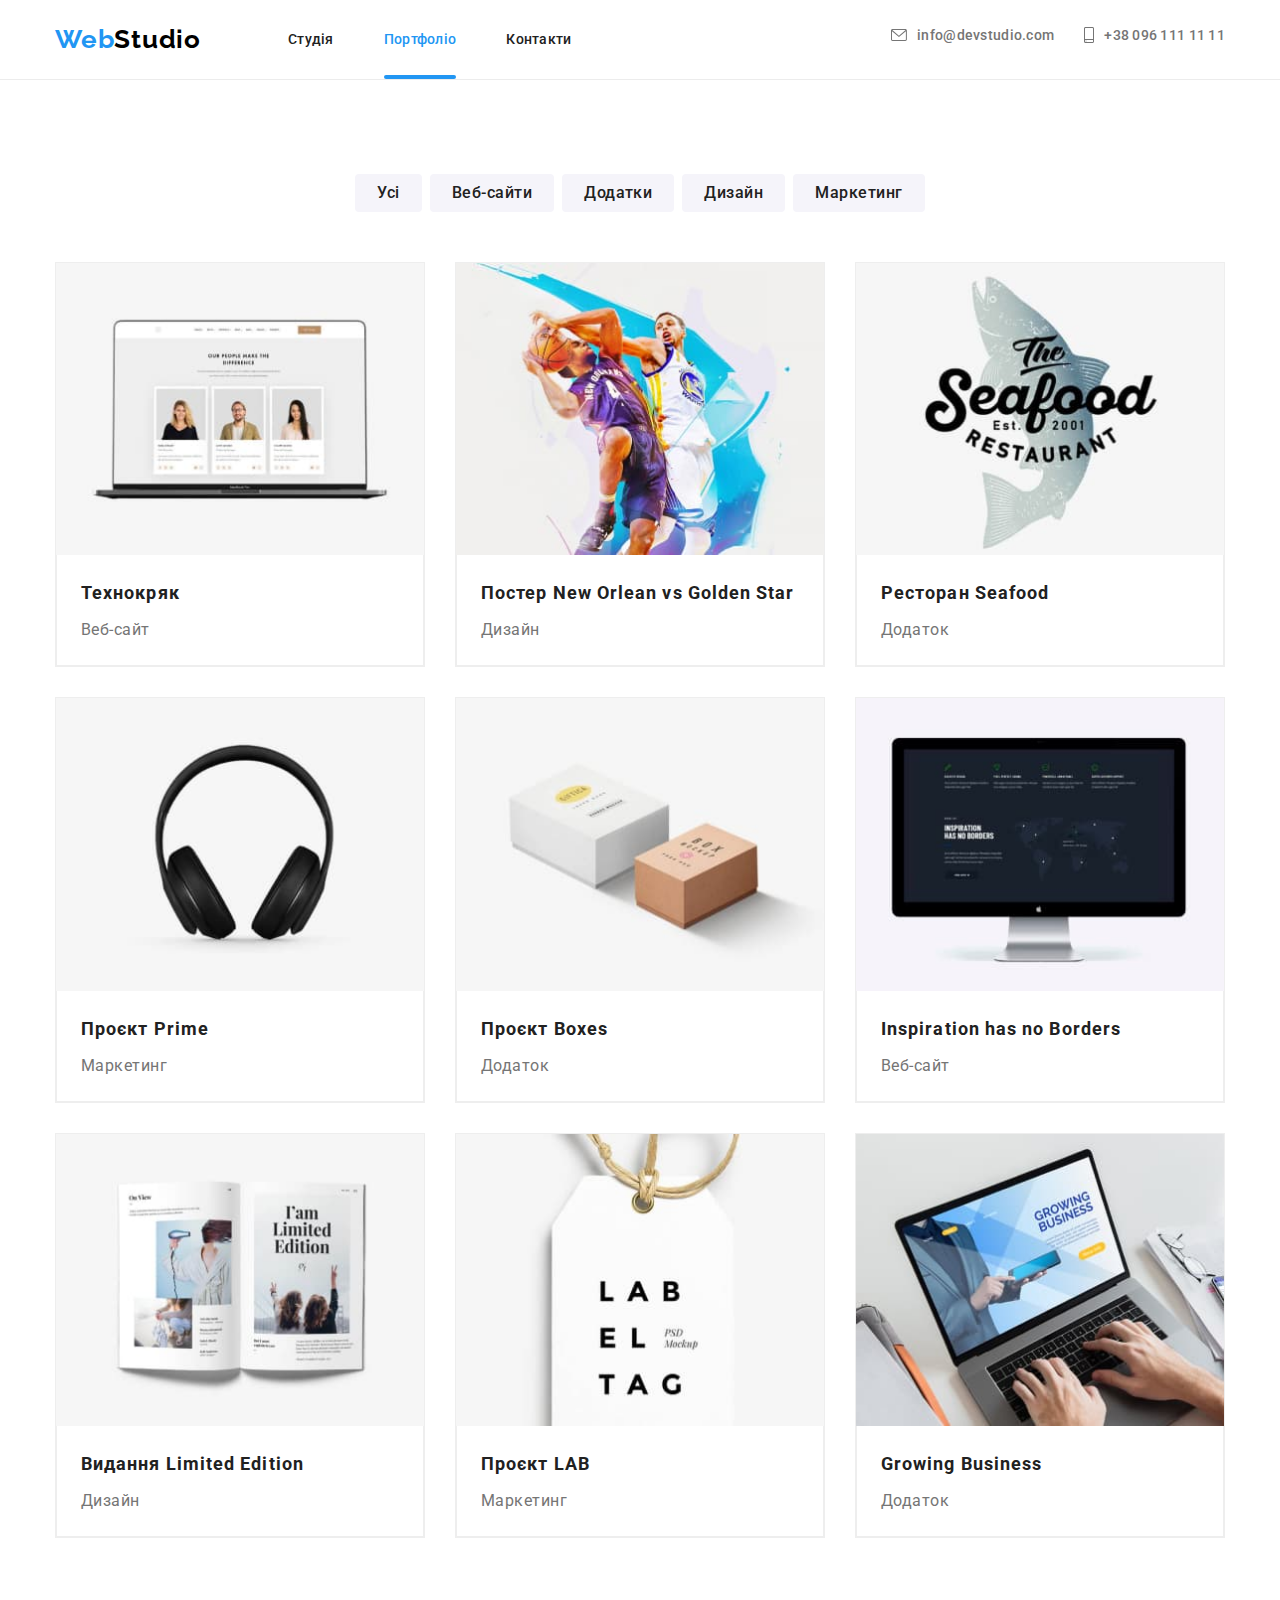
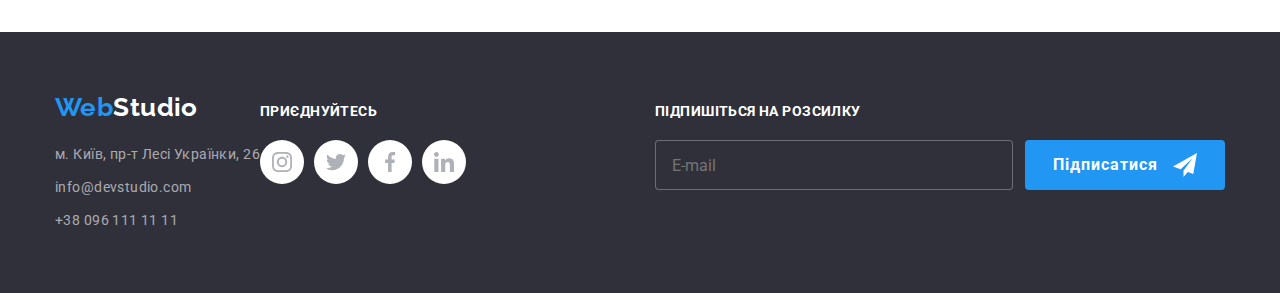
==== commit 592ecca4: "add mobile-menu in portfolio" ====
--- a/portfolio.html
+++ b/portfolio.html
@@ -26,7 +26,12 @@
                     <li class="item"><a class="header-link current site-nav__link" href="./portfolio.html">Портфоліо</a></li>
                     <li class="item"><a class="header-link site-nav__link" href="#">Контакти</a></li>
                 </ul>            
-            </nav>  
+            </nav> 
+            <button type="button" class="open-mobile-menu-btn" data-menu-open>
+                <svg class="open-mobile-menu-btn__icon">
+                  <use href="./images/icons.svg#icon-burger"></use>
+                </svg>
+            </button>
             <ul class="header-contact list">
                 <li class="header-contact__item"><a class="header-link header-contact__link" href="mailto:info@devstudio.com">
                     <svg class="icon-envelope" width="16px" height="12px">
@@ -39,6 +44,49 @@
                     </svg>+38 096 111 11 11</a></li>
             </ul>  
         </div>
+        <!-- МОБІЛЬНЕ МЕНЮ -->
+            <div class="mobile-menu" data-menu>
+                <div class="container mobile-menu__container">
+                    <button type="button" class="mobile-menu__close-btn" data-menu-close>
+                        <svg class="mobile-menu__close-icon">
+                            <use href="./images/icons.svg#icon-close_40px"></use>
+                        </svg>
+                    </button>
+                    <ul class="list mobile-nav-list">
+                        <li class="mobile-nav-list__item">
+                            <a class="mobile-link current mobile-nav-list__link" href="./index.html">Студія</a>
+                        </li>
+                        <li class="mobile-nav-list__item">
+                            <a class="mobile-link mobile-nav-list__link" href="./portfolio.html">Портфоліо</a>
+                        </li>
+                        <li class="mobile-nav-list__item">
+                            <a class="mobile-link mobile-nav-list__link" href="#">Контакти</a>
+                        </li>
+                    </ul>
+                    <ul class="list mobile-contact-list">
+                        <li class="mobile-contact-list__item">
+                            <a class="mobile-link mobile-contact-list__link tel" href="tel:+380961111111">+38 096 111 11 11</a>
+                        </li>
+                        <li class="mobile-contact-list__item">
+                            <a class="mobile-link mobile-contact-list__link" href="mailto:info@devstudio.com">info@devstudio.com</a>
+                        </li>
+                    </ul>
+                    <ul class="list mobile-menu-social-list">
+                        <li class="mobile-menu-social-list__item">
+                            <a class="mobile-link mobile-menu-social-list__link" href="#">Instagram</a>
+                        </li>
+                        <li class="mobile-menu-social-list__item">
+                            <a class="mobile-link mobile-menu-social-list__link" href="#">Twitter</a>
+                        </li>
+                        <li class="mobile-menu-social-list__item">
+                            <a class="mobile-link mobile-menu-social-list__link" href="#">Facebook</a>
+                        </li>
+                        <li class="mobile-menu-social-list__item">
+                            <a class="mobile-link mobile-menu-social-list__link" href="#">LinkedIn</a>
+                        </li>
+                    </ul>             
+                </div>
+            </div> 
     </header>
 
     <main>
--- a/css/main.min.css
+++ b/css/main.min.css
@@ -1 +1 @@
-:root{--primary-text-color:#757575;--secondary-text-color:#212121;--white-color:#FFFFFF;--white-color-footer-link:rgba(255, 255, 255, 0.6);--black-color:#000000;--accent-color:#2196F3;--hero-footer-background-color:#2F303A;--secondary-background-color:#F5F4FA;--border-header-color:#ECECEC;--accent-color-focus:#188CE8;--cards-border-color:#EEEEEE;--hero-gradient: #c4c4c4;--icons-color-main: #afb1b8;--primary-font-family: Roboto, sans-serif;--secondary-font-family: Raleway, sans-serif}.visually-hidden{position:absolute;white-space:nowrap;width:1px;height:1px;overflow:hidden;border:0;padding:0;clip:rect(0 0 0 0);clip-path:inset(50%);margin:-1px}body{color:var(--primary-text-color);background-color:var(--white-color);font-family:var(--primary-font-family);font-size:14px;letter-spacing:.03em}h1,h2,h3,h4,h5,h6,p{margin-top:0;margin-bottom:0}ul{margin-top:0;margin-bottom:0;padding-left:0;list-style:none}img{display:block;max-width:100%;height:auto}address{font-style:normal}button{display:block;margin:0 auto;cursor:pointer;border:none;border-radius:4px}.list{list-style:none;padding-left:0;margin:0}.link{text-decoration:none}.container{padding:0 15px}@media screen and (min-width: 480px){.container{width:480px;margin:0 auto}}@media screen and (min-width: 768px){.container{width:768px}}@media screen and (min-width: 1200px){.container{width:1200px}}.section{padding-top:94px;padding-bottom:94px}.section-title{color:var(--secondary-text-color);font-weight:700;font-size:36px;line-height:1.17;text-align:center;letter-spacing:.03em;margin-bottom:50px}.backdrop{position:fixed;top:0;left:0;bottom:0;right:0;background-color:rgba(0,0,0,.2);opacity:1;transition:opacity 250ms cubic-bezier(0.4, 0, 0.2, 1)}.backdrop.is-hidden{opacity:0;pointer-events:none;visibility:hidden}.backdrop.is-hidden .modal{transform:translate(-50%, -50%) scale(1.1);visibility:visible}.modal{position:absolute;top:50%;left:50%;min-width:528px;min-height:581px;padding:40px;background-color:var(--white-color);box-shadow:0px 1px 3px rgba(0,0,0,.12),0px 1px 1px rgba(0,0,0,.14),0px 2px 1px rgba(0,0,0,.2);border-radius:4px;transform:translate(-50%, -50%) scale(1);transition:transform 250ms cubic-bezier(0.4, 0, 0.2, 1)}.modal__close-btn{position:absolute;top:8px;right:8px;display:flex;justify-content:center;align-items:center;width:30px;height:30px;color:var(--black-color);background-color:rgba(0,0,0,0);border-radius:50%;border:1px solid rgba(0,0,0,.1);transition:border-color 250ms cubic-bezier(0.4, 0, 0.2, 1)}.modal__close-btn:hover,.modal__close-btn:focus{border-color:var(--accent-color)}.modal__close-icon{fill:currentColor}.modal-form{display:flex;flex-direction:column}.modal-form-field{margin-bottom:10px}.modal-form-title{font-size:20px;line-height:1.15;font-weight:700;margin-bottom:12px;text-align:center;color:var(--secondary-text-color)}.modal-form-input-icon{position:relative;display:block}.modal-form-input{width:100%;height:40px;border-radius:4px;border:1px solid rgba(33,33,33,.2);padding-left:42px;transition:border-color 250ms cubic-bezier(0.4, 0, 0.2, 1)}.modal-form-input:focus{border-color:var(--accent-color);outline:none}.modal-form-icon{position:absolute;top:50%;left:12px;transform:translateY(-50%);transition:fill 250ms cubic-bezier(0.4, 0, 0.2, 1)}.modal-form-input:focus+.modal-form-icon{fill:var(--accent-color)}.modal-form-desc-title{display:block;font-size:12px;line-height:1.16;letter-spacing:.01em;color:var(--primary-text-color);margin-bottom:4px}.modal-form-comment{width:100%;height:120px;resize:none;border-radius:4px;border:1px solid rgba(33,33,33,.2);padding:12px 16px;transition:border-color 250ms cubic-bezier(0.4, 0, 0.2, 1)}.modal-form-comment:focus{outline:none;border-color:var(--accent-color)}.modal-form-comment::placeholder{font-size:12px;line-height:1.16;letter-spacing:.01em;color:rgba(117,117,117,.5)}.modal-form-field-comment{margin-bottom:20px}.modal-form-checkbox{border:2px solid var(--secondary-text-color);border-radius:2px;cursor:pointer;margin-right:7px}.modal-form-check:checked+.modal-form-checkbox{background-color:var(--accent-color);border:2px solid var(--accent-color)}.modal-form-checkbox-icon{display:none}.modal-form-check:checked+.modal-form-checkbox .modal-form-checkbox-icon{display:block}.modal-form-checkbox-field{display:flex;align-items:center;justify-content:center;margin-bottom:30px;font-weight:400;line-height:1.71;color:var(--primary-text-color)}.checkbox-accent{color:var(--accent-color)}.modal-form-submit{padding:10px 52px;border-radius:4px;font-family:inherit;font-weight:700;font-size:16px;line-height:1.9;letter-spacing:.06em;color:var(--white-color);background-color:var(--accent-color);transition:background-color 250ms cubic-bezier(0.4, 0, 0.2, 1)}.modal-form-submit:hover,.modal-form-submit:focus{background-color:var(--accent-color-focus)}.mobile-menu{position:fixed;top:0;left:0;z-index:100;width:100%;height:100%;background-color:#fff;opacity:0;visibility:hidden;pointer-events:none;transition:opacity 250ms cubic-bezier(0.4, 0, 0.2, 1),visibility 250ms cubic-bezier(0.4, 0, 0.2, 1);overflow-y:scroll}.mobile-menu.is-open{opacity:1;visibility:visible;pointer-events:auto}.mobile-nav-list__link.current{color:var(--accent-color)}.mobile-menu__close-btn{position:absolute;top:10px;right:15px;background-color:rgba(0,0,0,0);border:0;padding:0;line-height:0}.mobile-menu__close-icon{width:40px;height:40px}.mobile-menu__container{position:relative;padding-left:40px;padding-top:48px;padding-bottom:48px}.mobile-nav-list__item{margin-bottom:32px}.mobile-nav-list__item:last-child{margin-bottom:302px}.mobile-nav-list__link{font-weight:500;font-size:40px;line-height:1.17;letter-spacing:.02em;text-decoration:none;color:var(--secondary-text-color)}.mobile-contact-list__item{margin-bottom:32px}.mobile-contact-list__item:last-child{margin-bottom:64px}.mobile-contact-list__link.tel{font-weight:500;font-size:34px;line-height:1.18;letter-spacing:.02em;color:var(--accent-color)}.mobile-contact-list__link{font-weight:500;font-size:24px;line-height:1.1666666667;letter-spacing:.02em;text-decoration:none;color:#757575}.mobile-menu-social-list__link{font-weight:500;font-size:18px;line-height:1.2222222222;letter-spacing:.02em;text-decoration:none;color:var(--accent-color)}.mobile-menu-social-list{display:flex;align-items:center;flex-wrap:wrap;max-width:357px;height:22px}.mobile-menu-social-list__item{margin-right:auto}.mobile-menu-social-list__item:not(:last-child){padding-right:10px;position:relative}.mobile-menu-social-list__item:not(:last-child)::after{content:"";display:block;height:100%;width:1px;background-color:rgba(33,33,33,.2);position:absolute;top:0;right:0}.site-nav{display:none}.header-contact{display:none}.header__container{display:flex;align-items:center;justify-content:space-between;height:100%}.open-mobile-menu-btn{line-height:0;border:none;background-color:rgba(0,0,0,0);padding:0}.open-mobile-menu-btn__icon{width:40px;height:40px}.header{height:60px;border-bottom:1px solid var(--border-header-color)}.site-nav__link.current{color:var(--accent-color)}.header-link{line-height:1.71;text-decoration:none;transition:color 250ms cubic-bezier(0.4, 0, 0.2, 1)}.header-link:hover,.header-link:focus{color:var(--accent-color)}.logo-header{color:var(--accent-color);font-family:var(--secondary-font-family);font-weight:700;font-size:26px;line-height:1.19;letter-spacing:.03em;text-decoration:none;padding-top:24px;padding-bottom:24px}.studio-black{color:var(--black-color)}.icon-envelope{margin-right:10px;fill:currentColor}.icon-smartphone{margin-right:10px;fill:currentColor}@media screen and (min-width: 768px){.header{height:80px}.site-nav{display:flex;gap:50px;margin-left:87px}.site-nav__link{font-weight:500;font-size:14px;line-height:1.1428571429;letter-spacing:.02em;color:#212121;position:relative;padding:32px 0;transform:color 250ms cubic-bezier(0.4, 0, 0.2, 1)}.site-nav__link:hover,.site-nav__link:focus{color:var(--accent-color)}.site-nav .current{color:var(--accent-color)}.site-nav .current::after{content:"";display:block;position:absolute;width:100%;height:4px;border-radius:2px;background-color:var(--accent-color);bottom:0}.header-contact{display:block}.header-contact__item:not(:last-child){margin-bottom:10px}.header-contact__link{font-weight:500;font-size:12px;line-height:1.1666666667;letter-spacing:.02em;color:var(--primary-text-color);display:flex;align-items:center;transform:color 250ms cubic-bezier(0.4, 0, 0.2, 1)}.header-contact__link:hover,.header-contact__link:focus{color:var(--accent-color)}.open-mobile-menu-btn{display:none}.navigation{display:flex;align-items:center}}@media screen and (min-width: 1200px){.header-contact{display:flex;gap:30px}.header-contact__link{padding:32px 0;font-size:14px;line-height:1.1428571429}}.hero{background-color:var(--hero-gradient);height:600px;max-width:1600px;margin-left:auto;margin-right:auto;background-image:linear-gradient(to right, rgba(47, 48, 58, 0.4), rgba(47, 48, 58, 0.4)),url(../images/hero-bg-mobile.jpg);background-repeat:no-repeat;background-size:cover;background-position:center;padding:200px 0}.hero-title{font-style:normal;color:var(--white-color);font-weight:900;font-size:44px;line-height:1.36;text-align:center;letter-spacing:.06em;text-transform:uppercase;width:696px;margin-bottom:30px;margin-right:auto;margin-left:auto}.hero-button{background-color:var(--accent-color);color:var(--white-color);border-color:rgba(0,0,0,0);cursor:pointer;font-family:inherit;font-weight:700;font-size:16px;line-height:1.88;display:flex;align-items:center;text-align:center;letter-spacing:.06em;padding:10px 32px;border-radius:4px;border:none}.hero-button:hover,.hero-button:focus{background-color:var(--accent-color-focus);box-shadow:0px 4px 4px rgba(0,0,0,.15)}@media(min-device-pixel-ratio: 2)and (max-width: 767px),(min-resolution: 192dpi)and (max-width: 767px),(min-resolution: 2dppx)and (max-width: 767px){.hero{background-image:linear-gradient(rgba(47, 48, 58, 0.4), rgba(47, 48, 58, 0.4)),url(../images/hero-bg-mobile@2x.jpg)}}@media screen and (min-width: 768px){.hero{background-image:linear-gradient(rgba(47, 48, 58, 0.4), rgba(47, 48, 58, 0.4)),url(../images/hero-bg-tablet.jpg)}}@media(min-device-pixel-ratio: 2)and (min-width: 767px),(min-resolution: 192dpi)and (min-width: 767px),(min-resolution: 2dppx)and (min-width: 767px){.hero{background-image:linear-gradient(rgba(47, 48, 58, 0.4), rgba(47, 48, 58, 0.4)),url(../images/hero-bg-tablet@2x.jpg)}}@media screen and (min-width: 1200px){.hero{background-image:linear-gradient(rgba(47, 48, 58, 0.4), rgba(47, 48, 58, 0.4)),url(../images/hero-bg-desktop.jpg)}}@media(min-device-pixel-ratio: 2)and (min-width: 1200px),(min-resolution: 192dpi)and (min-width: 1200px),(min-resolution: 2dppx)and (min-width: 1200px){.hero{background-image:linear-gradient(rgba(47, 48, 58, 0.4), rgba(47, 48, 58, 0.4)),url(../images/hero-bg-desktop@2x.jpg)}}@media screen and (min-width: 310px)and (max-width: 400px){.hero-title{width:300px;font-size:26px;line-height:1.62}}@media screen and (min-width: 401px)and (max-width: 1199px){.hero-title{font-size:26px;line-height:1.62;width:360px}}@media screen and (min-width: 320px)and (max-width: 767px){.hero{max-width:480px;height:400px;padding:118px 0}}@media screen and (min-width: 768px)and (max-width: 1199px){.hero{max-width:768px;height:400px;padding:118px 0}}.feature{list-style:none;display:flex;flex-direction:column;row-gap:30px;padding:0;margin:0}.feature__item{max-width:450px}.feature__icon{display:flex;justify-content:center;align-items:center;margin-bottom:30px;height:120px;background-color:var(--secondary-background-color)}.feature__title{text-align:center;margin-bottom:10px;font-size:14px;font-weight:700;line-height:1.14;text-transform:uppercase;color:var(--secondary-text-color--)}.feature__text{font-weight:400;font-size:14px;line-height:1.71;letter-spacing:.03em;color:var(--primary-text-color)}@media screen and (min-width: 768px){.feature{flex-wrap:wrap;flex-direction:row;gap:30px}.feature__item{flex-basis:calc((100% - 30px)/2)}.feature__title{text-align:left}}@media screen and (min-width: 1200px){.feature{flex-wrap:nowrap}}@media screen and (max-width: 1199px){.work{display:none}}@media screen and (min-width: 1200px){.work{padding-top:0}.work__list{display:flex;justify-content:space-between}.work__item{position:relative}.work__text{position:absolute;bottom:0;width:100%;height:70px;font-weight:700;line-height:1.14;text-transform:uppercase;color:var(--white-color);background-color:rgba(47,48,58,.8);display:flex;justify-content:center;align-items:center}}@media screen and (max-width: 767px){.team__list{display:flex;flex-direction:column;gap:30px}}@media screen and (min-width: 768px){.team__list{display:flex;gap:30px;flex-wrap:wrap}.team__cards{flex-basis:calc((100% - 30px)/2)}}@media screen and (min-width: 1200px){.team__list{display:flex;gap:30px}.team__cards{flex-basis:calc((100% - 90px)/4)}}.team{background-color:var(--secondary-background-color)}.team__cards{background-color:var(--white-color);box-shadow:0px 1px 3px rgba(0,0,0,.12),0px 1px 1px rgba(0,0,0,.14),0px 2px 1px rgba(0,0,0,.2);border-radius:0px 0px 4px 4px}.team__content{padding-top:30px;padding-bottom:30px}.team__name{color:var(--secondary-text-color);font-weight:500;font-size:16px;line-height:1.19;text-align:center;letter-spacing:.03em;margin-bottom:10px}.team__position{color:var(--primary-text-color);font-style:normal;font-weight:400;font-size:16px;line-height:1.71;letter-spacing:.03em;text-align:center;margin-bottom:16px}.social-list{display:flex;justify-content:center;gap:10px}.social-list__item{width:44px;height:44px}.social-list__link{display:flex;justify-content:center;align-items:center;width:100%;height:100%;border-radius:50%;color:var(--icons-color-main);background-color:var(--white-color);transition:color 250ms cubic-bezier(0.4, 0, 0.2, 1),background-color 250ms cubic-bezier(0.4, 0, 0.2, 1)}.social-list__link:hover,.social-list__link:focus{background-color:var(--accent-color);color:var(--white-color)}.social-list__icon{fill:currentColor}.company__list{display:flex;justify-content:center;align-items:center;gap:30px;margin:0;padding:0;list-style:none}.company__item{flex-basis:calc((100% - 30px)/2);height:92px}.company__link{display:flex;justify-content:center;align-items:center;width:100%;height:100%;color:var(--icons-color-main);border:1px solid var(--icons-color-main);border-radius:4px;transition:color 250ms cubic-bezier(0.4, 0, 0.2, 1),border-color 250ms cubic-bezier(0.4, 0, 0.2, 1)}.company__link:hover,.company__link:focus{color:var(--accent-color);border-color:var(--accent-color)}.company__logo{fill:currentColor}@media screen and (min-width: 768px){.company__item{flex-basis:calc(100% - 60px)/3}}@media screen and (min-width: 1200px){.company__item{flex-basis:calc((100% - 150px)/6)}}.visually-hidden{position:absolute;white-space:nowrap;width:1px;height:1px;overflow:hidden;border:0;padding:0;clip:rect(0 0 0 0);clip-path:inset(50%);margin:-1px}.button-list{display:flex;justify-content:center;gap:8px;margin-bottom:50px;list-style:none}.button{color:var(--secondary-text-color);background-color:var(--secondary-background-color);border-color:rgba(0,0,0,0);cursor:pointer;font-family:inherit;font-weight:500;font-size:16px;line-height:1.62;text-align:center;letter-spacing:.03em;display:inline-block;padding:6px 22px;border-radius:4px;transition:color 250ms cubic-bezier(0.4, 0, 0.2, 1),background-color 250ms cubic-bezier(0.4, 0, 0.2, 1),box-shadow 250ms cubic-bezier(0.4, 0, 0.2, 1)}.button:hover,.button:focus{color:var(--white-color);background-color:var(--accent-color);box-shadow:0px 3px 1px rgba(0,0,0,.1),0px 1px 2px rgba(0,0,0,.08),0px 2px 2px rgba(0,0,0,.12)}.portfolio-list{display:flex;flex-wrap:wrap;gap:30px}.portfolio-list-cards{background-color:var(--white-color);border:1px solid var(--cards-border-color);list-style:none;flex-basis:calc((100% - 60px)/3)}.portfolio-container{padding:20px 24px;border:1px solid var(--cards-border-color);border-top:none}.portfolio-title{color:var(--secondary-text-color);font-weight:700;font-size:18px;line-height:2;letter-spacing:.06em;margin-bottom:4px}.portfolio-type{color:var(--primary-text-color);font-weight:400;font-size:16px;line-height:1.88;letter-spacing:.03em}.portfolio-link{display:block;transition:box-shadow 250ms cubic-bezier(0.4, 0, 0.2, 1)}.portfolio-link:hover,.portfolio-link:focus{box-shadow:0px 4px 4px rgba(0,0,0,.25),0px 4px 4px rgba(0,0,0,.06),1px 4px 6px rgba(0,0,0,.16)}.overlay-wrapper{position:relative;overflow:hidden}.overlay-text{padding:63px 24px;font-weight:400;font-size:18px;line-height:1.56;letter-spacing:.03em;color:var(--secondary-background-color);background-color:rgba(33,150,243,.9);position:absolute;top:0;left:0;width:100%;height:100%;overflow:auto;transform:translateY(100%);transition:transform 250ms cubic-bezier(0.4, 0, 0.2, 1)}.portfolio-link:hover .overlay-text,.portfolio-link:focus .overlay-text{transform:translateY(0%)}.footer{background-color:var(--hero-footer-background-color);padding-top:60px;padding-bottom:60px}.logo-footer{color:var(--accent-color);display:inline-block;margin-bottom:20px;font-family:var(--secondary-font-family);font-weight:700;font-size:26px;line-height:1.19;text-decoration:none}.studio-white{color:var(--white-color)}.footer-list{font-style:normal;list-style:none}.contacts:not(:last-child){margin-bottom:9px}.link{color:var(--white-color-footer-link);line-height:1.71;text-decoration:none;transition:color 250ms cubic-bezier(0.4, 0, 0.2, 1)}.link:hover,.link:focus{color:var(--accent-color)}.map{color:var(--white-color);line-height:1.71;text-decoration:none;transition:color 250ms cubic-bezier(0.4, 0, 0.2, 1)}.map:hover,.map:focus{color:var(--accent-color)}.address{margin-right:70px}.footer-container{display:flex;align-items:baseline}.footer-title{font-weight:700;font-size:14px;line-height:1.14;text-align:left;text-transform:uppercase;margin-bottom:20px;color:var(--white-color)}.social-item{width:44px;height:44px}.icon-networks{display:flex;justify-content:center;align-items:center;width:100%;height:100%;border-radius:50%;color:var(--icons-color-main);background-color:var(--white-color);transition:color 250ms cubic-bezier(0.4, 0, 0.2, 1),background-color 250ms cubic-bezier(0.4, 0, 0.2, 1)}.social-icon-footer{fill:var(--white-color);background-color:rgba(255,255,255,.1);transition:fill 250ms cubic-bezier(0.4, 0, 0.2, 1),background-color 250ms cubic-bezier(0.4, 0, 0.2, 1)}.social-icon-footer:hover,.social-icon-footer:focus{background-color:var(--accent-color)}.footer-social{margin-left:70px}.footer-contact-form{margin-left:auto}.footer-form{display:flex;gap:12px}.footer-form-button{position:relative;display:block;width:200px;height:50px;background-color:var(--accent-color);color:var(--white-color);padding-left:28px;font-weight:700;font-size:16px;letter-spacing:.06em;text-align:left;transition:background-color 250ms cubic-bezier(0.4, 0, 0.2, 1)}.footer-form-button:hover,.footer-form-button:focus{background-color:var(--accent-color-focus)}.footer-form-input{width:358px;height:50px;padding-left:16px;border:1px solid rgba(255,255,255,.3);border-radius:4px;background-color:var(--hero-footer-background-color);color:rgba(255,255,255,.6);font-weight:400;font-size:16px}.footer-form-icon{position:absolute;top:13px;left:148px;fill:var(--white-color)}/*# sourceMappingURL=main.min.css.map */+:root{--primary-text-color:#757575;--secondary-text-color:#212121;--white-color:#FFFFFF;--white-color-footer-link:rgba(255, 255, 255, 0.6);--black-color:#000000;--accent-color:#2196F3;--hero-footer-background-color:#2F303A;--secondary-background-color:#F5F4FA;--border-header-color:#ECECEC;--accent-color-focus:#188CE8;--cards-border-color:#EEEEEE;--hero-gradient: #c4c4c4;--icons-color-main: #afb1b8;--primary-font-family: Roboto, sans-serif;--secondary-font-family: Raleway, sans-serif}.visually-hidden{position:absolute;white-space:nowrap;width:1px;height:1px;overflow:hidden;border:0;padding:0;clip:rect(0 0 0 0);clip-path:inset(50%);margin:-1px}body{color:var(--primary-text-color);background-color:var(--white-color);font-family:var(--primary-font-family);font-size:14px;letter-spacing:.03em}h1,h2,h3,h4,h5,h6,p{margin-top:0;margin-bottom:0}ul{margin-top:0;margin-bottom:0;padding-left:0;list-style:none}img{display:block;max-width:100%;height:auto}address{font-style:normal}button{display:block;margin:0 auto;cursor:pointer;border:none;border-radius:4px}.list{list-style:none;padding-left:0;margin:0}.link{text-decoration:none}.container{padding:0 15px}@media screen and (min-width: 480px){.container{width:480px;margin:0 auto}}@media screen and (min-width: 768px){.container{width:768px}}@media screen and (min-width: 1200px){.container{width:1200px}}.section{padding-top:94px;padding-bottom:94px}.section-title{color:var(--secondary-text-color);font-weight:700;font-size:36px;line-height:1.17;text-align:center;letter-spacing:.03em;margin-bottom:50px}.backdrop{position:fixed;top:0;left:0;bottom:0;right:0;background-color:rgba(0,0,0,.2);opacity:1;transition:opacity 250ms cubic-bezier(0.4, 0, 0.2, 1)}.backdrop.is-hidden{opacity:0;pointer-events:none;visibility:hidden}.backdrop.is-hidden .modal{transform:translate(-50%, -50%) scale(1.1);visibility:visible}.modal{position:absolute;top:50%;left:50%;min-width:528px;min-height:581px;padding:40px;background-color:var(--white-color);box-shadow:0px 1px 3px rgba(0,0,0,.12),0px 1px 1px rgba(0,0,0,.14),0px 2px 1px rgba(0,0,0,.2);border-radius:4px;transform:translate(-50%, -50%) scale(1);transition:transform 250ms cubic-bezier(0.4, 0, 0.2, 1)}.modal__close-btn{position:absolute;top:8px;right:8px;display:flex;justify-content:center;align-items:center;width:30px;height:30px;color:var(--black-color);background-color:rgba(0,0,0,0);border-radius:50%;border:1px solid rgba(0,0,0,.1);transition:border-color 250ms cubic-bezier(0.4, 0, 0.2, 1)}.modal__close-btn:hover,.modal__close-btn:focus{border-color:var(--accent-color)}.modal__close-icon{fill:currentColor}.modal-form{display:flex;flex-direction:column}.modal-form-field{margin-bottom:10px}.modal-form-title{font-size:20px;line-height:1.15;font-weight:700;margin-bottom:12px;text-align:center;color:var(--secondary-text-color)}.modal-form-input-icon{position:relative;display:block}.modal-form-input{width:100%;height:40px;border-radius:4px;border:1px solid rgba(33,33,33,.2);padding-left:42px;transition:border-color 250ms cubic-bezier(0.4, 0, 0.2, 1)}.modal-form-input:focus{border-color:var(--accent-color);outline:none}.modal-form-icon{position:absolute;top:50%;left:12px;transform:translateY(-50%);transition:fill 250ms cubic-bezier(0.4, 0, 0.2, 1)}.modal-form-input:focus+.modal-form-icon{fill:var(--accent-color)}.modal-form-desc-title{display:block;font-size:12px;line-height:1.16;letter-spacing:.01em;color:var(--primary-text-color);margin-bottom:4px}.modal-form-comment{width:100%;height:120px;resize:none;border-radius:4px;border:1px solid rgba(33,33,33,.2);padding:12px 16px;transition:border-color 250ms cubic-bezier(0.4, 0, 0.2, 1)}.modal-form-comment:focus{outline:none;border-color:var(--accent-color)}.modal-form-comment::placeholder{font-size:12px;line-height:1.16;letter-spacing:.01em;color:rgba(117,117,117,.5)}.modal-form-field-comment{margin-bottom:20px}.modal-form-checkbox{border:2px solid var(--secondary-text-color);border-radius:2px;cursor:pointer;margin-right:7px}.modal-form-check:checked+.modal-form-checkbox{background-color:var(--accent-color);border:2px solid var(--accent-color)}.modal-form-checkbox-icon{display:none}.modal-form-check:checked+.modal-form-checkbox .modal-form-checkbox-icon{display:block}.modal-form-checkbox-field{display:flex;align-items:center;justify-content:center;margin-bottom:30px;font-weight:400;line-height:1.71;color:var(--primary-text-color)}.checkbox-accent{color:var(--accent-color)}.modal-form-submit{padding:10px 52px;border-radius:4px;font-family:inherit;font-weight:700;font-size:16px;line-height:1.9;letter-spacing:.06em;color:var(--white-color);background-color:var(--accent-color);transition:background-color 250ms cubic-bezier(0.4, 0, 0.2, 1)}.modal-form-submit:hover,.modal-form-submit:focus{background-color:var(--accent-color-focus)}.mobile-menu{position:fixed;top:0;left:0;z-index:100;width:100%;height:100%;background-color:#fff;opacity:0;visibility:hidden;pointer-events:none;transition:opacity 250ms cubic-bezier(0.4, 0, 0.2, 1),visibility 250ms cubic-bezier(0.4, 0, 0.2, 1);overflow-y:scroll}.mobile-menu.is-open{opacity:1;visibility:visible;pointer-events:auto}.mobile-nav-list__link.current{color:var(--accent-color)}.mobile-menu__close-btn{position:absolute;top:10px;right:15px;background-color:rgba(0,0,0,0);border:0;padding:0;line-height:0}.mobile-menu__close-icon{width:40px;height:40px}.mobile-menu__container{position:relative;padding-left:40px;padding-top:48px;padding-bottom:48px}.mobile-nav-list__item{margin-bottom:32px}.mobile-nav-list__item:last-child{margin-bottom:302px}.mobile-nav-list__link{font-weight:500;font-size:40px;line-height:1.17;letter-spacing:.02em;text-decoration:none;color:var(--secondary-text-color)}.mobile-contact-list__item{margin-bottom:32px}.mobile-contact-list__item:last-child{margin-bottom:64px}.mobile-contact-list__link.tel{font-weight:500;font-size:34px;line-height:1.18;letter-spacing:.02em;color:var(--accent-color)}.mobile-contact-list__link{font-weight:500;font-size:24px;line-height:1.1666666667;letter-spacing:.02em;text-decoration:none;color:#757575}.mobile-menu-social-list__link{font-weight:500;font-size:18px;line-height:1.2222222222;letter-spacing:.02em;text-decoration:none;color:var(--accent-color)}.mobile-menu-social-list{display:flex;align-items:center;flex-wrap:wrap;max-width:357px;height:22px}.mobile-menu-social-list__item{margin-right:auto}.mobile-menu-social-list__item:not(:last-child){padding-right:10px;position:relative}.mobile-menu-social-list__item:not(:last-child)::after{content:"";display:block;height:100%;width:1px;background-color:rgba(33,33,33,.2);position:absolute;top:0;right:0}.site-nav{display:none}.header-contact{display:none}.header__container{display:flex;align-items:center;justify-content:space-between;height:100%}.open-mobile-menu-btn{line-height:0;border:none;background-color:rgba(0,0,0,0);padding:0;margin:0}.open-mobile-menu-btn__icon{width:40px;height:40px}.header{height:60px;border-bottom:1px solid var(--border-header-color)}.site-nav__link.current{color:var(--accent-color)}.header-link{line-height:1.71;text-decoration:none;transition:color 250ms cubic-bezier(0.4, 0, 0.2, 1)}.header-link:hover,.header-link:focus{color:var(--accent-color)}.logo-header{color:var(--accent-color);font-family:var(--secondary-font-family);font-weight:700;font-size:26px;line-height:1.19;letter-spacing:.03em;text-decoration:none;padding-top:24px;padding-bottom:24px}.studio-black{color:var(--black-color)}.icon-envelope{margin-right:10px;fill:currentColor}.icon-smartphone{margin-right:10px;fill:currentColor}@media screen and (min-width: 768px){.header{height:80px}.site-nav{display:flex;gap:50px;margin-left:87px}.site-nav__link{font-weight:500;font-size:14px;line-height:1.1428571429;letter-spacing:.02em;color:#212121;position:relative;padding:32px 0;transform:color 250ms cubic-bezier(0.4, 0, 0.2, 1)}.site-nav__link:hover,.site-nav__link:focus{color:var(--accent-color)}.site-nav .current{color:var(--accent-color)}.site-nav .current::after{content:"";display:block;position:absolute;width:100%;height:4px;border-radius:2px;background-color:var(--accent-color);bottom:0}.header-contact{display:block}.header-contact__item:not(:last-child){margin-bottom:10px}.header-contact__link{font-weight:500;font-size:12px;line-height:1.1666666667;letter-spacing:.02em;color:var(--primary-text-color);display:flex;align-items:center;transform:color 250ms cubic-bezier(0.4, 0, 0.2, 1)}.header-contact__link:hover,.header-contact__link:focus{color:var(--accent-color)}.open-mobile-menu-btn{display:none}.navigation{display:flex;align-items:center}}@media screen and (min-width: 1200px){.header-contact{display:flex;gap:30px}.header-contact__link{padding:32px 0;font-size:14px;line-height:1.1428571429}}.hero{background-color:var(--hero-gradient);height:600px;max-width:1600px;margin-left:auto;margin-right:auto;background-image:linear-gradient(to right, rgba(47, 48, 58, 0.4), rgba(47, 48, 58, 0.4)),url(../images/hero-bg-mobile.jpg);background-repeat:no-repeat;background-size:cover;background-position:center;padding:200px 0}.hero-title{font-style:normal;color:var(--white-color);font-weight:900;font-size:44px;line-height:1.36;text-align:center;letter-spacing:.06em;text-transform:uppercase;width:696px;margin-bottom:30px;margin-right:auto;margin-left:auto}.hero-button{background-color:var(--accent-color);color:var(--white-color);border-color:rgba(0,0,0,0);cursor:pointer;font-family:inherit;font-weight:700;font-size:16px;line-height:1.88;display:flex;align-items:center;text-align:center;letter-spacing:.06em;padding:10px 32px;border-radius:4px;border:none}.hero-button:hover,.hero-button:focus{background-color:var(--accent-color-focus);box-shadow:0px 4px 4px rgba(0,0,0,.15)}@media(min-device-pixel-ratio: 2)and (max-width: 767px),(min-resolution: 192dpi)and (max-width: 767px),(min-resolution: 2dppx)and (max-width: 767px){.hero{background-image:linear-gradient(rgba(47, 48, 58, 0.4), rgba(47, 48, 58, 0.4)),url(../images/hero-bg-mobile@2x.jpg)}}@media screen and (min-width: 768px){.hero{background-image:linear-gradient(rgba(47, 48, 58, 0.4), rgba(47, 48, 58, 0.4)),url(../images/hero-bg-tablet.jpg)}}@media(min-device-pixel-ratio: 2)and (min-width: 767px),(min-resolution: 192dpi)and (min-width: 767px),(min-resolution: 2dppx)and (min-width: 767px){.hero{background-image:linear-gradient(rgba(47, 48, 58, 0.4), rgba(47, 48, 58, 0.4)),url(../images/hero-bg-tablet@2x.jpg)}}@media screen and (min-width: 1200px){.hero{background-image:linear-gradient(rgba(47, 48, 58, 0.4), rgba(47, 48, 58, 0.4)),url(../images/hero-bg-desktop.jpg)}}@media(min-device-pixel-ratio: 2)and (min-width: 1200px),(min-resolution: 192dpi)and (min-width: 1200px),(min-resolution: 2dppx)and (min-width: 1200px){.hero{background-image:linear-gradient(rgba(47, 48, 58, 0.4), rgba(47, 48, 58, 0.4)),url(../images/hero-bg-desktop@2x.jpg)}}@media screen and (min-width: 310px)and (max-width: 400px){.hero-title{width:300px;font-size:26px;line-height:1.62}}@media screen and (min-width: 401px)and (max-width: 1199px){.hero-title{font-size:26px;line-height:1.62;width:360px}}@media screen and (min-width: 320px)and (max-width: 767px){.hero{max-width:480px;height:400px;padding:118px 0}}@media screen and (min-width: 768px)and (max-width: 1199px){.hero{max-width:768px;height:400px;padding:118px 0}}.feature{list-style:none;display:flex;flex-direction:column;row-gap:30px;padding:0;margin:0}.feature__item{max-width:450px}.feature__icon{display:flex;justify-content:center;align-items:center;margin-bottom:30px;height:120px;background-color:var(--secondary-background-color)}.feature__title{text-align:center;margin-bottom:10px;font-size:14px;font-weight:700;line-height:1.14;text-transform:uppercase;color:var(--secondary-text-color--)}.feature__text{font-weight:400;font-size:14px;line-height:1.71;letter-spacing:.03em;color:var(--primary-text-color)}@media screen and (min-width: 768px){.feature{flex-wrap:wrap;flex-direction:row;gap:30px}.feature__item{flex-basis:calc((100% - 30px)/2)}.feature__title{text-align:left}}@media screen and (min-width: 1200px){.feature{flex-wrap:nowrap}}@media screen and (max-width: 1199px){.work{display:none}}@media screen and (min-width: 1200px){.work{padding-top:0}.work__list{display:flex;justify-content:space-between}.work__item{position:relative}.work__text{position:absolute;bottom:0;width:100%;height:70px;font-weight:700;line-height:1.14;text-transform:uppercase;color:var(--white-color);background-color:rgba(47,48,58,.8);display:flex;justify-content:center;align-items:center}}@media screen and (max-width: 767px){.team__list{display:flex;flex-direction:column;gap:30px}}@media screen and (min-width: 768px){.team__list{display:flex;gap:30px;flex-wrap:wrap}.team__cards{flex-basis:calc((100% - 30px)/2)}}@media screen and (min-width: 1200px){.team__list{display:flex;gap:30px}.team__cards{flex-basis:calc((100% - 90px)/4)}}.team{background-color:var(--secondary-background-color)}.team__cards{background-color:var(--white-color);box-shadow:0px 1px 3px rgba(0,0,0,.12),0px 1px 1px rgba(0,0,0,.14),0px 2px 1px rgba(0,0,0,.2);border-radius:0px 0px 4px 4px}.team__content{padding-top:30px;padding-bottom:30px}.team__name{color:var(--secondary-text-color);font-weight:500;font-size:16px;line-height:1.19;text-align:center;letter-spacing:.03em;margin-bottom:10px}.team__position{color:var(--primary-text-color);font-style:normal;font-weight:400;font-size:16px;line-height:1.71;letter-spacing:.03em;text-align:center;margin-bottom:16px}.social-list{display:flex;justify-content:center;gap:10px}.social-list__item{width:44px;height:44px}.social-list__link{display:flex;justify-content:center;align-items:center;width:100%;height:100%;border-radius:50%;color:var(--icons-color-main);background-color:var(--white-color);transition:color 250ms cubic-bezier(0.4, 0, 0.2, 1),background-color 250ms cubic-bezier(0.4, 0, 0.2, 1)}.social-list__link:hover,.social-list__link:focus{background-color:var(--accent-color);color:var(--white-color)}.social-list__icon{fill:currentColor}.company__list{display:flex;justify-content:center;align-items:center;flex-wrap:wrap;gap:30px;margin:0;padding:0;list-style:none}.company__item{flex-basis:calc((100% - 30px)/2);height:92px}.company__link{display:flex;justify-content:center;align-items:center;width:100%;height:100%;color:var(--icons-color-main);border:1px solid var(--icons-color-main);border-radius:4px;transition:color 250ms cubic-bezier(0.4, 0, 0.2, 1),border-color 250ms cubic-bezier(0.4, 0, 0.2, 1)}.company__link:hover,.company__link:focus{color:var(--accent-color);border-color:var(--accent-color)}.company__logo{fill:currentColor}@media screen and (min-width: 768px){.company__item{flex-basis:calc((100% - 60px)/3)}}@media screen and (min-width: 1200px){.company__item{flex-basis:calc((100% - 150px)/6)}}.visually-hidden{position:absolute;white-space:nowrap;width:1px;height:1px;overflow:hidden;border:0;padding:0;clip:rect(0 0 0 0);clip-path:inset(50%);margin:-1px}.button-list{display:flex;justify-content:center;gap:8px;margin-bottom:50px;list-style:none}.button{color:var(--secondary-text-color);background-color:var(--secondary-background-color);border-color:rgba(0,0,0,0);cursor:pointer;font-family:inherit;font-weight:500;font-size:16px;line-height:1.62;text-align:center;letter-spacing:.03em;display:inline-block;padding:6px 22px;border-radius:4px;transition:color 250ms cubic-bezier(0.4, 0, 0.2, 1),background-color 250ms cubic-bezier(0.4, 0, 0.2, 1),box-shadow 250ms cubic-bezier(0.4, 0, 0.2, 1)}.button:hover,.button:focus{color:var(--white-color);background-color:var(--accent-color);box-shadow:0px 3px 1px rgba(0,0,0,.1),0px 1px 2px rgba(0,0,0,.08),0px 2px 2px rgba(0,0,0,.12)}.portfolio-list{display:flex;flex-wrap:wrap;gap:30px}.portfolio-list-cards{background-color:var(--white-color);border:1px solid var(--cards-border-color);list-style:none;flex-basis:calc((100% - 60px)/3)}.portfolio-container{padding:20px 24px;border:1px solid var(--cards-border-color);border-top:none}.portfolio-title{color:var(--secondary-text-color);font-weight:700;font-size:18px;line-height:2;letter-spacing:.06em;margin-bottom:4px}.portfolio-type{color:var(--primary-text-color);font-weight:400;font-size:16px;line-height:1.88;letter-spacing:.03em}.portfolio-link{display:block;transition:box-shadow 250ms cubic-bezier(0.4, 0, 0.2, 1)}.portfolio-link:hover,.portfolio-link:focus{box-shadow:0px 4px 4px rgba(0,0,0,.25),0px 4px 4px rgba(0,0,0,.06),1px 4px 6px rgba(0,0,0,.16)}.overlay-wrapper{position:relative;overflow:hidden}.overlay-text{padding:63px 24px;font-weight:400;font-size:18px;line-height:1.56;letter-spacing:.03em;color:var(--secondary-background-color);background-color:rgba(33,150,243,.9);position:absolute;top:0;left:0;width:100%;height:100%;overflow:auto;transform:translateY(100%);transition:transform 250ms cubic-bezier(0.4, 0, 0.2, 1)}.portfolio-link:hover .overlay-text,.portfolio-link:focus .overlay-text{transform:translateY(0%)}@media screen and (min-width: 320px)and (max-width: 479px){.footer-form-input{width:100%}.footer-container{display:block}.address{display:flex;flex-direction:column;align-items:center}.footer-title{text-align:center;margin-top:60px}.footer-list{display:flex;flex-direction:column;align-items:center}.footer-form-button{margin-left:auto;margin-right:auto;margin-top:20px}}@media screen and (min-width: 480px)and (max-width: 767px){.footer-container{display:flex;flex-direction:column;gap:60px;align-items:center}.footer-contact-form{display:flex;flex-direction:column;gap:20px}.footer-form{display:flex;flex-direction:column;gap:20px}.address{display:flex;flex-direction:column;align-items:center}.footer-list{display:flex;flex-direction:column;align-items:center}.footer-title{text-align:center}.footer-social{display:flex;flex-direction:column;align-items:center;margin-left:0}.footer-contact-form{display:flex;flex-direction:column;align-items:center}.footer-form-button{margin-left:auto;margin-right:auto}.footer-form-input{width:450px}}@media screen and (min-width: 768px)and (max-width: 1199px){.footer-container{display:flex;align-items:baseline;flex-wrap:wrap;justify-content:space-around;row-gap:60px;flex-direction:row}.footer-form-button{margin-left:auto;margin-right:auto}.footer-form{display:flex;flex-direction:column;gap:20px}.address{display:flex;flex-direction:column;align-items:center}.footer-list{display:flex;flex-direction:column;align-items:center}.footer-title{text-align:center}.footer-social{display:flex;flex-direction:column;align-items:center;margin-left:0}.footer-contact-form{display:flex;flex-direction:column;align-items:center;gap:20px}.footer-form-button{margin-left:auto;margin-right:auto}.footer-form-input{width:450px}}@media screen and (min-width: 1200px){.footer-container{display:flex;flex-direction:row;align-items:baseline;flex-wrap:nowrap;justify-content:center}.footer-form{display:flex;flex-direction:row;gap:12px}.footer-social{margin-left:70px}.footer-contact-form{margin-left:auto}.footer-form-input{width:358px}.address{align-items:flex-start}}.footer{background-color:var(--hero-footer-background-color);padding-top:60px;padding-bottom:60px}.logo-footer{color:var(--accent-color);display:inline-block;margin-bottom:20px;font-family:var(--secondary-font-family);font-weight:700;font-size:26px;line-height:1.19;text-decoration:none}.studio-white{color:var(--white-color)}.contacts{margin-top:9px}.contacts:first-child{margin-top:0px}.footer-list{line-height:1.71}.map{color:var(--white-color);line-height:1.71;text-decoration:none;transition:color 250ms cubic-bezier(0.4, 0, 0.2, 1)}.map:hover,.map:focus{color:var(--accent-color)}.link{color:var(--white-color-footer-link)}.footer-social-list{display:flex;justify-content:center;gap:10px;margin-top:20px}.footer-title{font-weight:700;font-size:14px;line-height:1.14;text-transform:uppercase;color:var(--white-color);margin-bottom:20px}.footer-social-list__item{width:44px;height:44px}.footer-social-list__link{display:flex;align-items:center;justify-content:center;height:inherit;border-radius:50%;background-color:rgba(255,255,255,.1);color:var(--white-color);transition:background-color 250ms cubic-bezier(0.4, 0, 0.2, 1)}.footer-social-list__link:hover,.footer-social-list__link:focus{background-color:var(--accent-color)}.icon-footer{fill:currentColor}.footer-form-button{position:relative;display:block;width:200px;height:50px;background-color:var(--accent-color);color:var(--white-color);padding-left:28px;font-weight:700;font-size:16px;letter-spacing:.06em;text-align:left;transition:background-color 250ms cubic-bezier(0.4, 0, 0.2, 1)}.footer-form-button:hover,.footer-form-button:focus{background-color:var(--accent-color-focus)}.footer-form-input{height:50px;padding-left:16px;border:1px solid rgba(255,255,255,.3);border-radius:4px;background-color:var(--hero-footer-background-color);color:rgba(255,255,255,.6);font-weight:400;font-size:16px}.footer-form-icon{position:absolute;top:13px;left:148px;fill:var(--white-color)}/*# sourceMappingURL=main.min.css.map */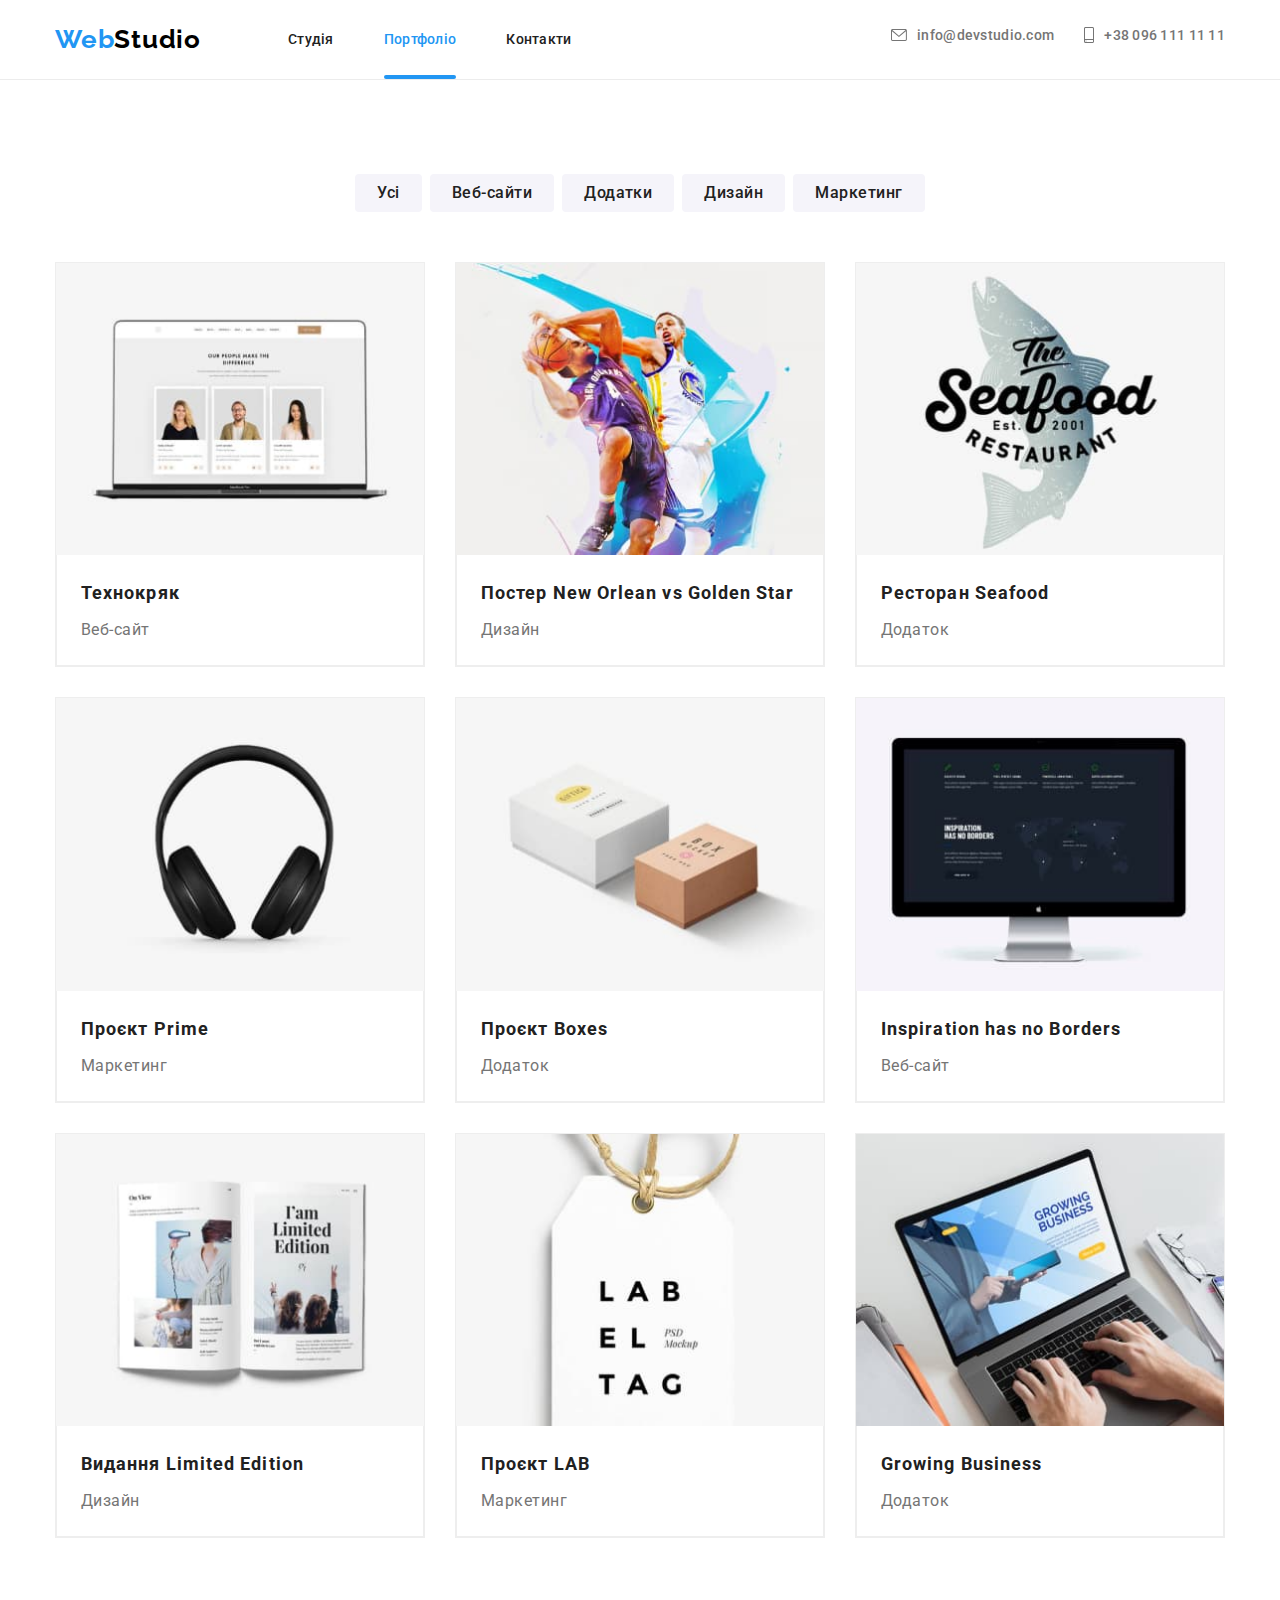
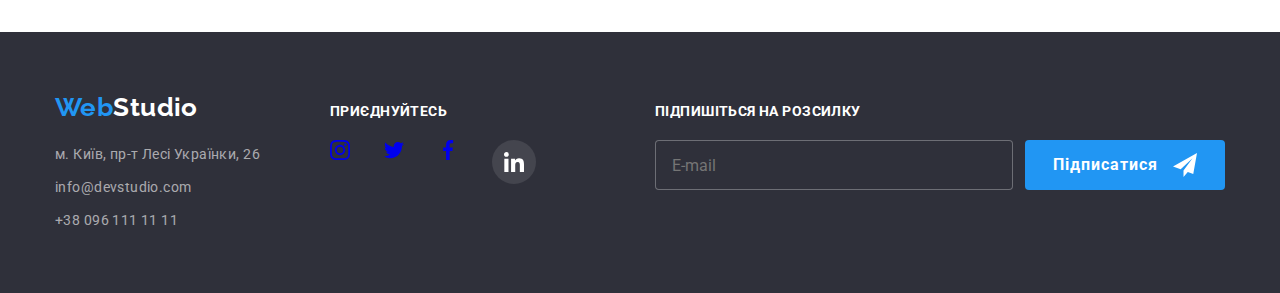
==== commit d620b3ee: "cor footer in portfolio" ====
--- a/portfolio.html
+++ b/portfolio.html
@@ -255,32 +255,32 @@
                     </ul>
                 </address>
             </div>
-            <div class="social">
+            <div class="footer-social">
                 <p class="feature-title footer-title">Приєднуйтесь</p>
-                <ul class="social-list list">
-                    <li class="social-list__item">
-                        <a class="social-list__link social-icon-footer" href="#" >
+                <ul class="footer-social-list list">
+                    <li class="footer-social-list__item">
+                        <a class="footer-social-list__linkr" href="#" >
                             <svg class="icon-footer" width="20px" height="20px">
                                 <use href="./images/icons.svg#icon-instagram"></use>
                             </svg>
                         </a>
                     </li>
-                    <li class="social-list__item">
-                        <a class="social-list__link social-icon-footer" href="#" >
+                    <li class="footer-social-list__item">
+                        <a class="footer-social-list__linkr" href="#" >
                             <svg class="icon-footer" width="20px" height="20px">
                                 <use href="./images/icons.svg#icon-twitter"></use>
                             </svg>
                         </a>
                     </li>
-                    <li class="social-list__item">
-                        <a class="social-list__link social-icon-footer" href="#" >
+                    <li class="footer-social-list__item">
+                        <a class="footer-social-list__linkr" href="#" >
                             <svg class="icon-footer" width="20px" height="20px">
                                 <use href="./images/icons.svg#icon-facebook"></use>
                             </svg>
                         </a>
                     </li>
-                    <li class="social-list__item">
-                        <a class="social-list__link social-icon-footer" href="#" >
+                    <li class="footer-social-list__item">
+                        <a class="footer-social-list__link" href="#" >
                             <svg class="icon-footer" width="20px" height="20px">
                                 <use href="./images/icons.svg#icon-linkedin"></use>
                             </svg>
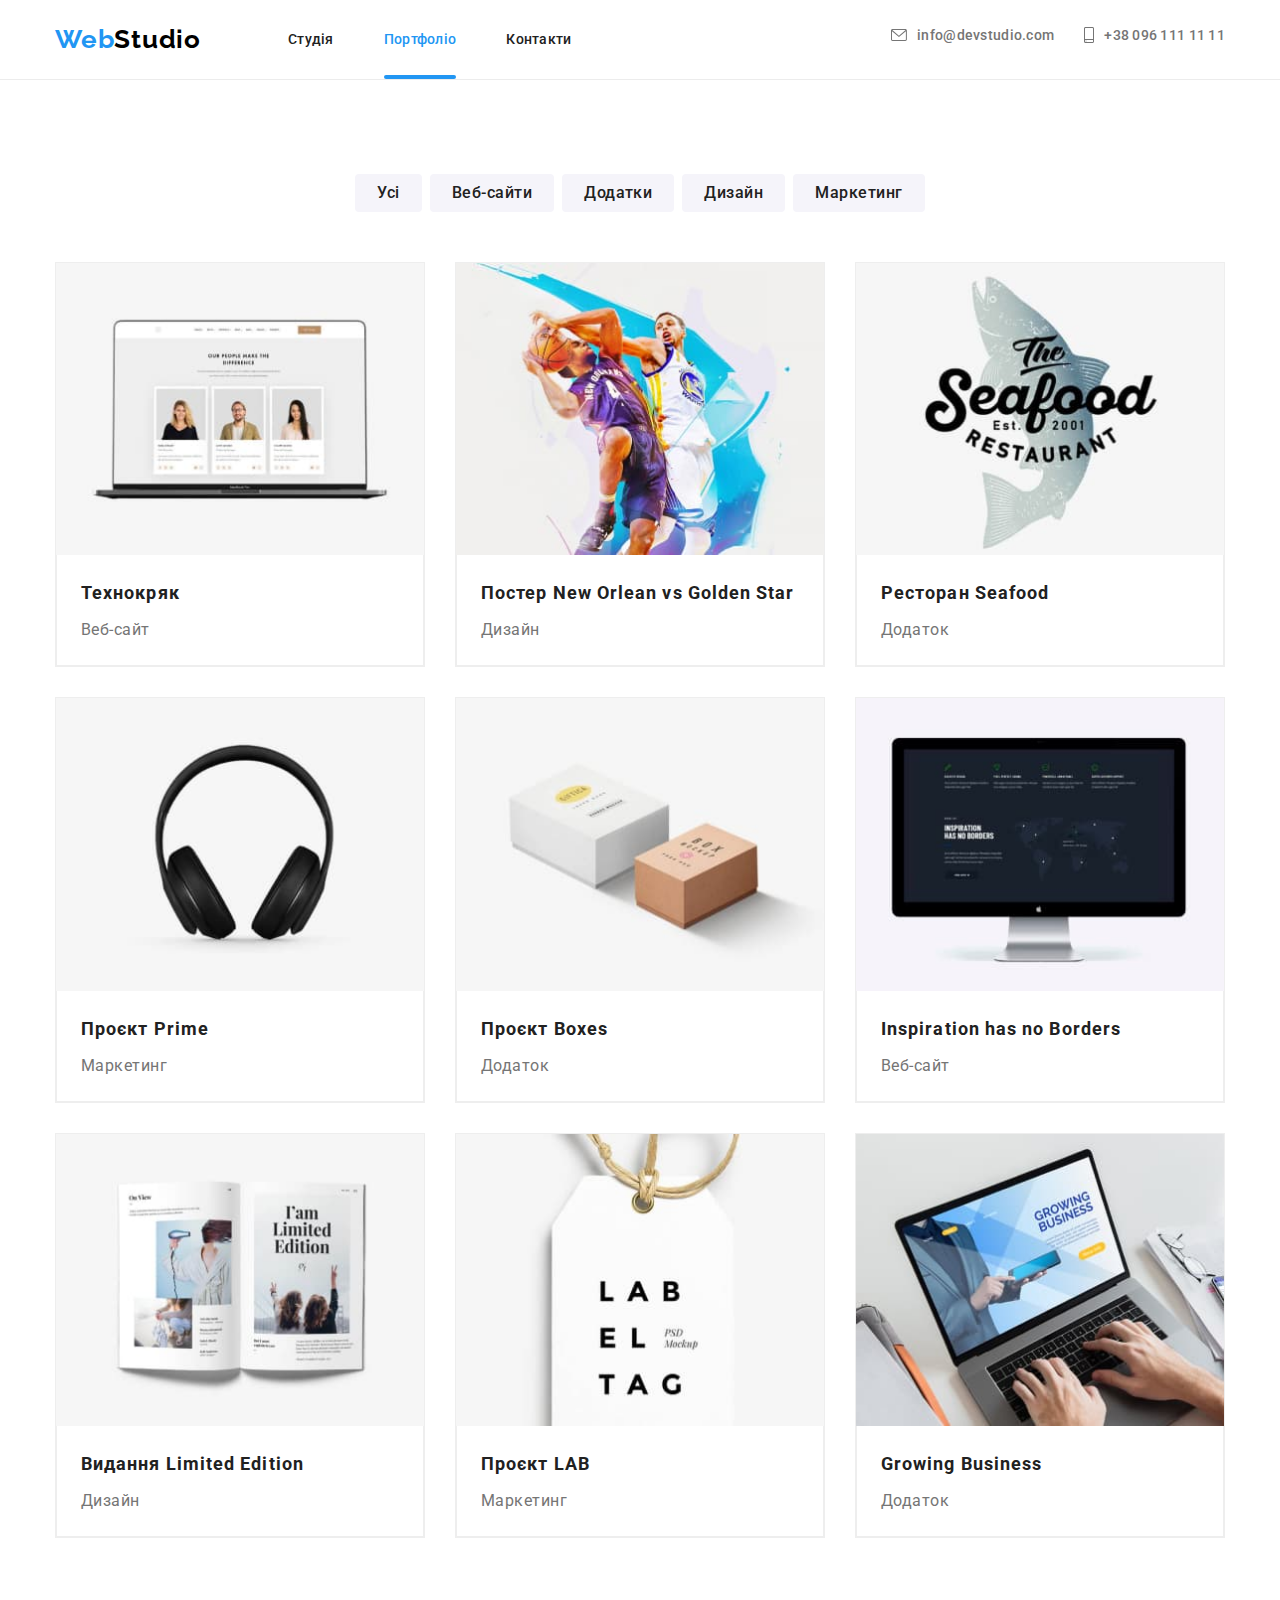
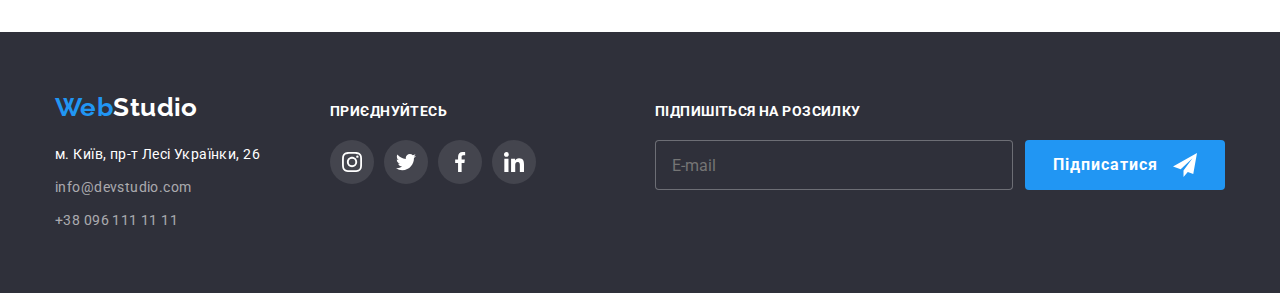
==== commit 6894f4b2: "correct" ====
--- a/portfolio.html
+++ b/portfolio.html
@@ -248,7 +248,7 @@
                 <a href="./index.html" class="logo-footer">Web<span class="studio-white">Studio</span></a>
                 <address>
                     <ul class="footer-list list">
-                        <li class="contacts"><a class="map link" href="https://goo.gl/maps/buH3xEs2t7yoEVax5" target="_blank" 
+                        <li class="contacts"><a class="map" href="https://goo.gl/maps/buH3xEs2t7yoEVax5" target="_blank" 
                             rel="noopener noreferrer nofollow">м. Київ, пр-т Лесі Українки, 26</a></li>
                         <li class="contacts"><a class="link" href="mailto:info@devstudio.com">info@devstudio.com</a></li>
                         <li class="contacts"><a class="link" href="tel:+38096111111">+38 096 111 11 11</a></li>
@@ -259,21 +259,21 @@
                 <p class="feature-title footer-title">Приєднуйтесь</p>
                 <ul class="footer-social-list list">
                     <li class="footer-social-list__item">
-                        <a class="footer-social-list__linkr" href="#" >
+                        <a class="footer-social-list__link" href="#" >
                             <svg class="icon-footer" width="20px" height="20px">
                                 <use href="./images/icons.svg#icon-instagram"></use>
                             </svg>
                         </a>
                     </li>
                     <li class="footer-social-list__item">
-                        <a class="footer-social-list__linkr" href="#" >
+                        <a class="footer-social-list__link" href="#" >
                             <svg class="icon-footer" width="20px" height="20px">
                                 <use href="./images/icons.svg#icon-twitter"></use>
                             </svg>
                         </a>
                     </li>
                     <li class="footer-social-list__item">
-                        <a class="footer-social-list__linkr" href="#" >
+                        <a class="footer-social-list__link" href="#" >
                             <svg class="icon-footer" width="20px" height="20px">
                                 <use href="./images/icons.svg#icon-facebook"></use>
                             </svg>
